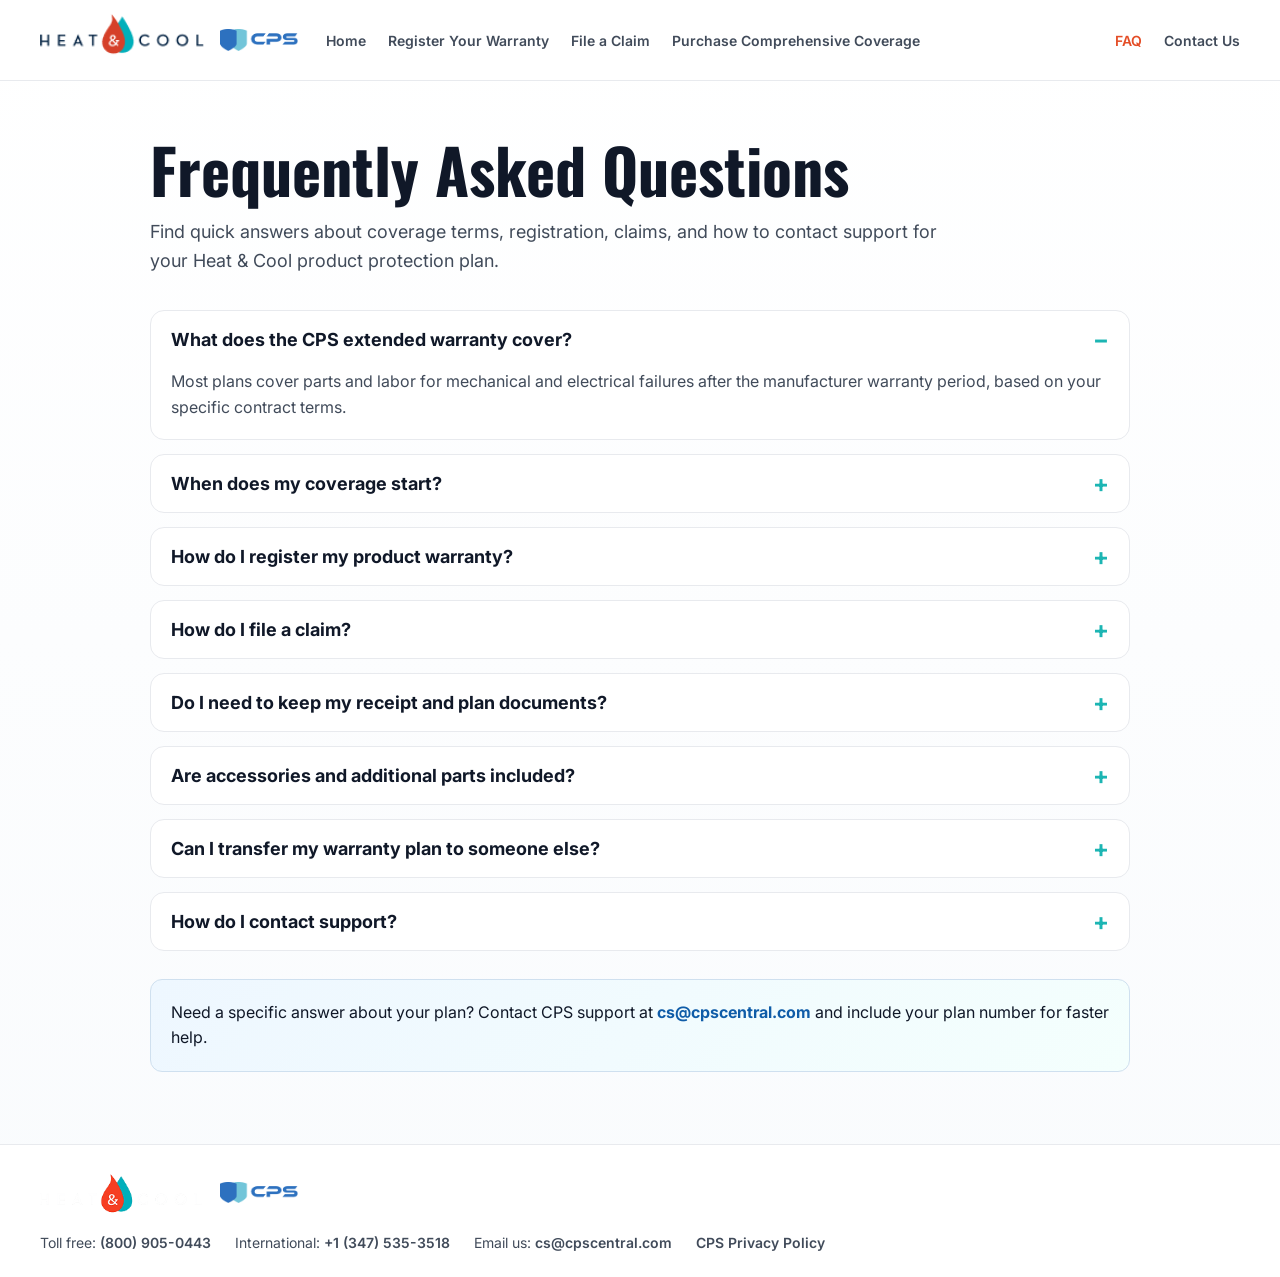
==== faq.html @ f89babef "Add FAQ page" ====
<!doctype html>
<html lang="en">
	<head>
		<meta charset="UTF-8" />
		<meta name="viewport" content="width=device-width, initial-scale=1.0" />
		<meta
			name="description"
			content="Frequently asked questions about CPS extended warranty coverage for Heat & Cool products."
		/>
		<title>FAQ | Heat &amp; Cool + CPS Extended Warranty</title>
		<link rel="preconnect" href="https://fonts.googleapis.com" />
		<link rel="preconnect" href="https://fonts.gstatic.com" crossorigin />
		<link
			href="https://fonts.googleapis.com/css2?family=Oswald:wght@500;600;700&family=Inter:wght@400;500;600;700&display=swap"
			rel="stylesheet"
		/>
		<style>
			*,
			*::before,
			*::after {
				box-sizing: border-box;
			}

			:root {
				--color-orange: #e44d26;
				--color-teal: #1cb5b3;
				--color-gray-100: #f5f6f8;
				--color-gray-200: #e8eaee;
				--color-gray-700: #414b5a;
				--color-gray-900: #101828;
				--header-height: 72px;
				--header-container: 1920px;
			}

			body {
				margin: 0;
				font-family: "Inter", sans-serif;
				color: var(--color-gray-900);
				background: linear-gradient(180deg, #ffffff 0%, #f9fbfd 100%);
			}

			a {
				color: inherit;
				text-decoration: none;
			}

			img {
				display: block;
				max-width: 100%;
				height: auto;
			}

			.header-container {
				width: 100%;
				max-width: var(--header-container);
				margin: 0 auto;
				padding-left: 40px;
				padding-right: 40px;
			}

			.site-header {
				position: sticky;
				top: 0;
				z-index: 20;
				background: #fff;
				border-bottom: 1px solid var(--color-gray-200);
			}

			.header-inner {
				display: grid;
				grid-template-columns: auto 1fr auto;
				align-items: center;
				gap: 28px;
				min-height: var(--header-height);
				padding-top: 14px;
				padding-bottom: 14px;
			}

			.header-logos {
				display: flex;
				align-items: center;
				gap: 16px;
			}

			.logo-heat {
				width: 164px;
			}

			.logo-cps {
				width: 78px;
			}

			.nav-desktop,
			.nav-desktop_2 {
				display: none;
			}

			.nav-primary,
			.nav-secondary {
				list-style: none;
				display: flex;
				align-items: center;
				gap: 22px;
				margin: 0;
				padding: 0;
			}

			.nav-primary a,
			.nav-secondary a {
				font-size: 14px;
				font-weight: 600;
				color: var(--color-gray-700);
			}

			.nav-primary a[aria-current="page"],
			.nav-secondary a[aria-current="page"] {
				color: var(--color-orange);
			}

			.nav-toggle {
				display: inline-flex;
				flex-direction: column;
				gap: 5px;
				background: transparent;
				border: 0;
				padding: 8px;
			}

			.nav-toggle-bar {
				display: block;
				width: 24px;
				height: 2px;
				background: var(--color-gray-900);
			}

			.nav-mobile {
				border-top: 1px solid var(--color-gray-200);
				background: #fff;
				opacity: 0;
				transform: translateY(-8px);
				transition: opacity 0.35s ease, transform 0.35s ease;
				pointer-events: none;
			}

			.nav-mobile.is-open {
				opacity: 1;
				transform: translateY(0);
				pointer-events: auto;
			}

			.nav-mobile ul {
				list-style: none;
				margin: 0;
				padding: 16px 0 20px;
				display: flex;
				flex-direction: column;
				gap: 10px;
			}

			.nav-mobile a {
				display: inline-block;
				font-weight: 600;
				color: var(--color-gray-700);
				padding: 8px 0;
			}

			.nav-mobile a[aria-current="page"] {
				color: var(--color-orange);
			}

			main {
				padding: 56px 0 72px;
			}

			.container {
				width: min(980px, calc(100% - 48px));
				margin: 0 auto;
			}

			.page-title {
				font-family: "Oswald", sans-serif;
				font-size: clamp(38px, 5vw, 62px);
				line-height: 1.05;
				margin: 0;
			}

			.page-subtitle {
				margin: 16px 0 0;
				font-size: 18px;
				line-height: 1.6;
				color: var(--color-gray-700);
				max-width: 72ch;
			}

			.faq-list {
				margin-top: 34px;
				display: grid;
				gap: 14px;
			}

			.faq-item {
				background: #fff;
				border: 1px solid var(--color-gray-200);
				border-radius: 14px;
				overflow: hidden;
			}

			.faq-item summary {
				cursor: pointer;
				font-weight: 700;
				font-size: 18px;
				padding: 18px 20px;
				list-style: none;
				position: relative;
			}

			.faq-item summary::-webkit-details-marker {
				display: none;
			}

			.faq-item summary::after {
				content: "+";
				position: absolute;
				right: 20px;
				top: 50%;
				transform: translateY(-50%);
				font-size: 24px;
				color: var(--color-teal);
			}

			.faq-item[open] summary::after {
				content: "\2212";
			}

			.faq-answer {
				padding: 0 20px 18px;
				font-size: 16px;
				line-height: 1.65;
				color: var(--color-gray-700);
			}

			.help-box {
				margin-top: 28px;
				padding: 20px;
				border-radius: 12px;
				background: linear-gradient(135deg, #eef7ff 0%, #f4fffd 100%);
				border: 1px solid #cfe0ef;
			}

			.help-box p {
				margin: 0;
				line-height: 1.6;
			}

			.help-box a {
				color: #0f5ca8;
				font-weight: 700;
			}

			.site-footer {
				border-top: 1px solid var(--color-gray-200);
				background: #fff;
				padding: 26px 0;
			}

			.footer-inner {
				display: grid;
				gap: 20px;
				align-items: center;
			}

			.footer-logos {
				display: flex;
				gap: 16px;
				align-items: center;
			}

			.footer-logo {
				width: 164px;
			}

			.footer-logo-cps {
				width: 78px;
			}

			.footer-contact {
				display: flex;
				flex-wrap: wrap;
				gap: 14px 24px;
				font-size: 14px;
				color: var(--color-gray-700);
			}

			.footer-contact p {
				margin: 0;
			}

			.footer-contact a {
				font-weight: 600;
			}

			@media (min-width: 1200px) {
				.nav-desktop,
				.nav-desktop_2 {
					display: block;
				}

				.nav-toggle,
				.nav-mobile {
					display: none;
				}
			}

			@media (max-width: 1199px) {
				.header-container {
					padding-left: 20px;
					padding-right: 20px;
				}
			}

			@media (max-width: 767px) {
				.page-subtitle {
					font-size: 16px;
				}

				.faq-item summary {
					font-size: 17px;
					padding-right: 48px;
				}

				.faq-answer {
					font-size: 15px;
				}
			}
		</style>
	</head>
	<body>
		<header class="site-header">
			<div class="header-container header-inner">
				<div class="header-logos">
					<a href="index.html"
						><img
							src="images/header_logo.png"
							alt="Heat &amp; Cool"
							class="logo-heat"
					/></a>
					<a href="index.html"
						><img src="images/cps_logo.png" alt="CPS" class="logo-cps"
					/></a>
				</div>

				<nav class="nav-desktop" aria-label="Main navigation">
					<ul class="nav-primary">
						<li><a href="index.html">Home</a></li>
						<li><a href="#">Register Your Warranty</a></li>
						<li><a href="#">File a Claim</a></li>
						<li><a href="#">Purchase Comprehensive Coverage</a></li>
					</ul>
				</nav>

				<nav class="nav-desktop_2">
					<ul class="nav-secondary">
						<li><a href="faq.html" aria-current="page">FAQ</a></li>
						<li><a href="#">Contact Us</a></li>
					</ul>
				</nav>

				<button
					type="button"
					class="nav-toggle"
					aria-expanded="false"
					aria-controls="mobile-nav"
					aria-label="Open menu"
				>
					<span class="nav-toggle-bar"></span>
					<span class="nav-toggle-bar"></span>
					<span class="nav-toggle-bar"></span>
				</button>
			</div>

			<nav
				id="mobile-nav"
				class="nav-mobile"
				aria-label="Mobile navigation"
				hidden
			>
				<div class="header-container">
					<ul>
						<li><a href="index.html">Home</a></li>
						<li><a href="#">Register Your Warranty</a></li>
						<li><a href="#">File a Claim</a></li>
						<li><a href="#">Purchase Comprehensive Coverage</a></li>
						<li><a href="faq.html" aria-current="page">FAQ</a></li>
						<li><a href="#">Contact Us</a></li>
					</ul>
				</div>
			</nav>
		</header>

		<main>
			<div class="container">
				<h1 class="page-title">Frequently Asked Questions</h1>
				<p class="page-subtitle">
					Find quick answers about coverage terms, registration, claims, and
					how to contact support for your Heat &amp; Cool product protection
					plan.
				</p>

				<section class="faq-list" aria-label="Frequently asked questions">
					<details class="faq-item" open>
						<summary>What does the CPS extended warranty cover?</summary>
						<div class="faq-answer">
							Most plans cover parts and labor for mechanical and electrical
							failures after the manufacturer warranty period, based on your
							specific contract terms.
						</div>
					</details>

					<details class="faq-item">
						<summary>When does my coverage start?</summary>
						<div class="faq-answer">
							Coverage timing depends on your plan. Some protection begins on
							the purchase date, while extended portions continue after the
							manufacturer warranty expires.
						</div>
					</details>

					<details class="faq-item">
						<summary>How do I register my product warranty?</summary>
						<div class="faq-answer">
							Use the registration option on the website and provide your
							product details, proof of purchase, and contact information.
							Keep the confirmation email for your records.
						</div>
					</details>

					<details class="faq-item">
						<summary>How do I file a claim?</summary>
						<div class="faq-answer">
							Go to the claim section, submit your plan and product details,
							and describe the issue. A claims specialist will guide you
							through the next steps.
						</div>
					</details>

					<details class="faq-item">
						<summary>Do I need to keep my receipt and plan documents?</summary>
						<div class="faq-answer">
							Yes. Keep your purchase receipt, warranty registration
							confirmation, and service contract details to speed up claim
							validation.
						</div>
					</details>

					<details class="faq-item">
						<summary>Are accessories and additional parts included?</summary>
						<div class="faq-answer">
							Many plans include accessory and component protection, but
							coverage limits vary. Review your policy terms for exact
							inclusions and exclusions.
						</div>
					</details>

					<details class="faq-item">
						<summary>Can I transfer my warranty plan to someone else?</summary>
						<div class="faq-answer">
							Some plans are transferable. Contact support with your plan
							number and transfer request to confirm eligibility and required
							documentation.
						</div>
					</details>

					<details class="faq-item">
						<summary>How do I contact support?</summary>
						<div class="faq-answer">
							Reach support by phone at <a href="tel:8009050443">(800) 905-0443</a>,
							internationally at <a href="tel:+13475353518">+1 (347) 535-3518</a>,
							or by email at
							<a href="mailto:cs@cpscentral.com">cs@cpscentral.com</a>.
						</div>
					</details>
				</section>

				<div class="help-box" role="note" aria-label="Need more help">
					<p>
						Need a specific answer about your plan? Contact CPS support at
						<a href="mailto:cs@cpscentral.com">cs@cpscentral.com</a> and include
						your plan number for faster help.
					</p>
				</div>
			</div>
		</main>

		<footer class="site-footer">
			<div class="header-container footer-inner">
				<div class="footer-logos">
					<img
						src="images/footer_logo.png"
						alt="Heat &amp; Cool and CPS"
						class="footer-logo"
					/>
					<img
						src="images/cps_logo.png"
						alt="CPS"
						class="footer-logo-cps"
					/>
				</div>
				<div class="footer-contact">
					<p>
						Toll free:
						<a href="tel:8009050443">(800) 905-0443</a>
					</p>
					<p>
						International:
						<a href="tel:+13475353518">+1 (347) 535-3518</a>
					</p>
					<p>
						Email us:
						<a href="mailto:cs@cpscentral.com">cs@cpscentral.com</a>
					</p>
					<p><a href="#">CPS Privacy Policy</a></p>
				</div>
			</div>
		</footer>

		<script>
			(function () {
				const toggle = document.querySelector(".nav-toggle");
				const mobileNav = document.getElementById("mobile-nav");

				if (!toggle || !mobileNav) return;
				const MENU_CLOSE_DURATION_MS = 350;
				let closeMenuTimer = null;

				function clearCloseTimer() {
					if (closeMenuTimer !== null) {
						window.clearTimeout(closeMenuTimer);
						closeMenuTimer = null;
					}
				}

				function setMenuOpen(isOpen) {
					toggle.setAttribute("aria-expanded", String(isOpen));
					toggle.setAttribute(
						"aria-label",
						isOpen ? "Close menu" : "Open menu",
					);
					if (isOpen) {
						clearCloseTimer();
						mobileNav.hidden = false;
						requestAnimationFrame(function () {
							mobileNav.classList.add("is-open");
						});
						return;
					}

					mobileNav.classList.remove("is-open");
					clearCloseTimer();
					closeMenuTimer = window.setTimeout(function () {
						mobileNav.hidden = true;
					}, MENU_CLOSE_DURATION_MS);
				}

				toggle.addEventListener("click", function () {
					const isOpen = toggle.getAttribute("aria-expanded") === "true";
					setMenuOpen(!isOpen);
				});

				const HEADER_BREAKPOINT = 1200;

				window.addEventListener("resize", function () {
					if (window.innerWidth >= HEADER_BREAKPOINT) {
						setMenuOpen(false);
					}
				});

				document.addEventListener("keydown", function (event) {
					if (event.key === "Escape") {
						setMenuOpen(false);
					}
				});
			})();
		</script>
	</body>
</html>
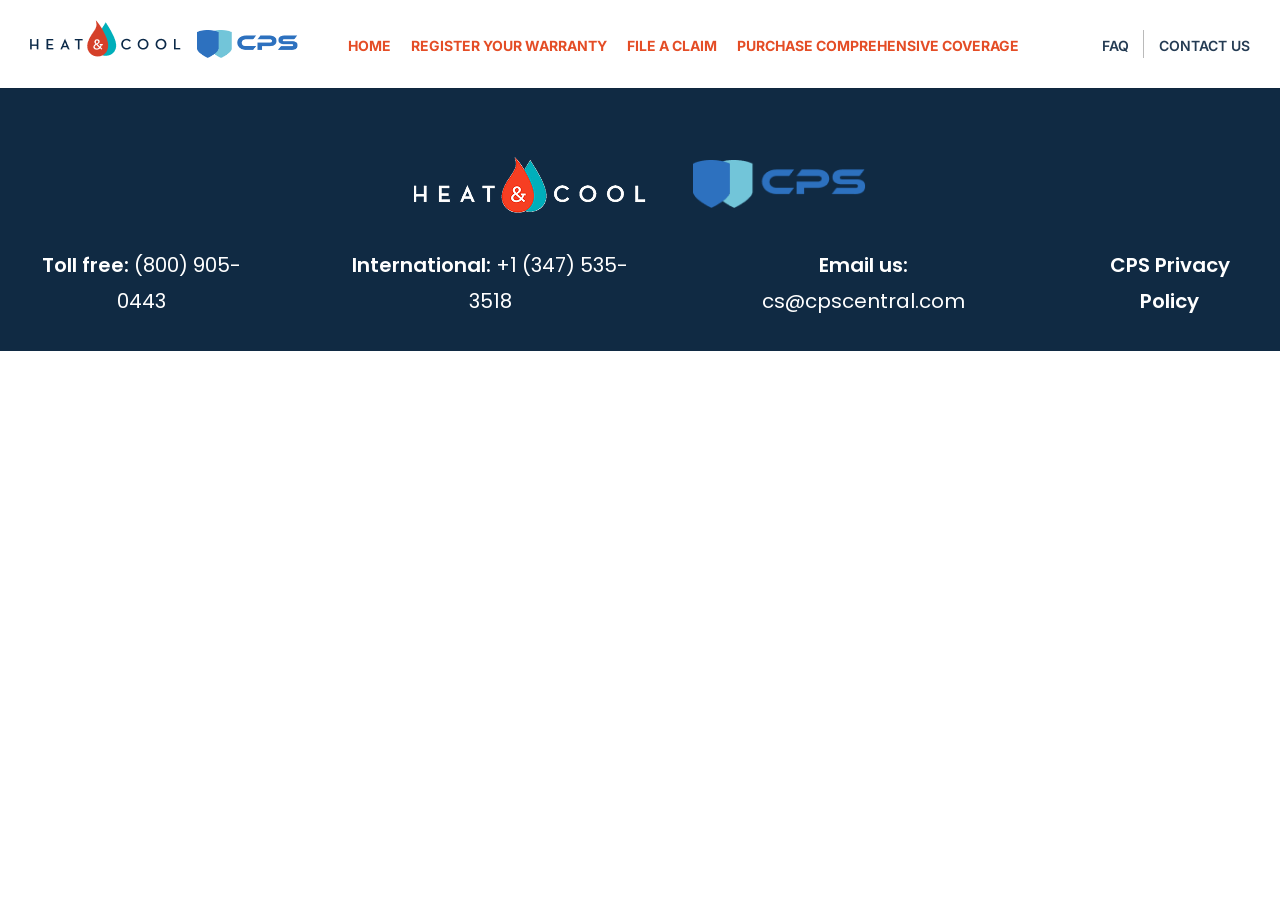
==== commit 2eb43095: "Move styles and scripts to the separate files" ====
--- a/faq.html
+++ b/faq.html
@@ -5,353 +5,44 @@
 		<meta name="viewport" content="width=device-width, initial-scale=1.0" />
 		<meta
 			name="description"
-			content="Frequently asked questions about CPS extended warranty coverage for Heat & Cool products."
+			content="CPS extended warranty coverage for Heat &amp; Cool products, including claims, registration, and support."
 		/>
-		<title>FAQ | Heat &amp; Cool + CPS Extended Warranty</title>
+		<title>Heat &amp; Cool | CPS Extended Warranty</title>
 		<link rel="preconnect" href="https://fonts.googleapis.com" />
 		<link rel="preconnect" href="https://fonts.gstatic.com" crossorigin />
 		<link
-			href="https://fonts.googleapis.com/css2?family=Oswald:wght@500;600;700&family=Inter:wght@400;500;600;700&display=swap"
+			href="https://fonts.googleapis.com/css2?family=Oswald:wght@400;500;600;700&display=swap"
 			rel="stylesheet"
 		/>
-		<style>
-			*,
-			*::before,
-			*::after {
-				box-sizing: border-box;
-			}
+		<link
+			href="https://fonts.googleapis.com/css2?family=Inter:wght@400;500;600;700&display=swap"
+			rel="stylesheet"
+		/>
+		<link
+			href="https://fonts.googleapis.com/css2?family=Poppins:wght@400;500;600;700&display=swap"
+			rel="stylesheet"
+		/>
+		<link
+			href="assets/css/style.css"
+			rel="stylesheet"
+		/>
 
-			:root {
-				--color-orange: #e44d26;
-				--color-teal: #1cb5b3;
-				--color-gray-100: #f5f6f8;
-				--color-gray-200: #e8eaee;
-				--color-gray-700: #414b5a;
-				--color-gray-900: #101828;
-				--header-height: 72px;
-				--header-container: 1920px;
-			}
-
-			body {
-				margin: 0;
-				font-family: "Inter", sans-serif;
-				color: var(--color-gray-900);
-				background: linear-gradient(180deg, #ffffff 0%, #f9fbfd 100%);
-			}
-
-			a {
-				color: inherit;
-				text-decoration: none;
-			}
-
-			img {
-				display: block;
-				max-width: 100%;
-				height: auto;
-			}
-
-			.header-container {
-				width: 100%;
-				max-width: var(--header-container);
-				margin: 0 auto;
-				padding-left: 40px;
-				padding-right: 40px;
-			}
-
-			.site-header {
-				position: sticky;
-				top: 0;
-				z-index: 20;
-				background: #fff;
-				border-bottom: 1px solid var(--color-gray-200);
-			}
-
-			.header-inner {
-				display: grid;
-				grid-template-columns: auto 1fr auto;
-				align-items: center;
-				gap: 28px;
-				min-height: var(--header-height);
-				padding-top: 14px;
-				padding-bottom: 14px;
-			}
-
-			.header-logos {
-				display: flex;
-				align-items: center;
-				gap: 16px;
-			}
-
-			.logo-heat {
-				width: 164px;
-			}
-
-			.logo-cps {
-				width: 78px;
-			}
-
-			.nav-desktop,
-			.nav-desktop_2 {
-				display: none;
-			}
-
-			.nav-primary,
-			.nav-secondary {
-				list-style: none;
-				display: flex;
-				align-items: center;
-				gap: 22px;
-				margin: 0;
-				padding: 0;
-			}
-
-			.nav-primary a,
-			.nav-secondary a {
-				font-size: 14px;
-				font-weight: 600;
-				color: var(--color-gray-700);
-			}
-
-			.nav-primary a[aria-current="page"],
-			.nav-secondary a[aria-current="page"] {
-				color: var(--color-orange);
-			}
-
-			.nav-toggle {
-				display: inline-flex;
-				flex-direction: column;
-				gap: 5px;
-				background: transparent;
-				border: 0;
-				padding: 8px;
-			}
-
-			.nav-toggle-bar {
-				display: block;
-				width: 24px;
-				height: 2px;
-				background: var(--color-gray-900);
-			}
-
-			.nav-mobile {
-				border-top: 1px solid var(--color-gray-200);
-				background: #fff;
-				opacity: 0;
-				transform: translateY(-8px);
-				transition: opacity 0.35s ease, transform 0.35s ease;
-				pointer-events: none;
-			}
-
-			.nav-mobile.is-open {
-				opacity: 1;
-				transform: translateY(0);
-				pointer-events: auto;
-			}
-
-			.nav-mobile ul {
-				list-style: none;
-				margin: 0;
-				padding: 16px 0 20px;
-				display: flex;
-				flex-direction: column;
-				gap: 10px;
-			}
-
-			.nav-mobile a {
-				display: inline-block;
-				font-weight: 600;
-				color: var(--color-gray-700);
-				padding: 8px 0;
-			}
-
-			.nav-mobile a[aria-current="page"] {
-				color: var(--color-orange);
-			}
-
-			main {
-				padding: 56px 0 72px;
-			}
-
-			.container {
-				width: min(980px, calc(100% - 48px));
-				margin: 0 auto;
-			}
-
-			.page-title {
-				font-family: "Oswald", sans-serif;
-				font-size: clamp(38px, 5vw, 62px);
-				line-height: 1.05;
-				margin: 0;
-			}
-
-			.page-subtitle {
-				margin: 16px 0 0;
-				font-size: 18px;
-				line-height: 1.6;
-				color: var(--color-gray-700);
-				max-width: 72ch;
-			}
-
-			.faq-list {
-				margin-top: 34px;
-				display: grid;
-				gap: 14px;
-			}
-
-			.faq-item {
-				background: #fff;
-				border: 1px solid var(--color-gray-200);
-				border-radius: 14px;
-				overflow: hidden;
-			}
-
-			.faq-item summary {
-				cursor: pointer;
-				font-weight: 700;
-				font-size: 18px;
-				padding: 18px 20px;
-				list-style: none;
-				position: relative;
-			}
-
-			.faq-item summary::-webkit-details-marker {
-				display: none;
-			}
-
-			.faq-item summary::after {
-				content: "+";
-				position: absolute;
-				right: 20px;
-				top: 50%;
-				transform: translateY(-50%);
-				font-size: 24px;
-				color: var(--color-teal);
-			}
-
-			.faq-item[open] summary::after {
-				content: "\2212";
-			}
-
-			.faq-answer {
-				padding: 0 20px 18px;
-				font-size: 16px;
-				line-height: 1.65;
-				color: var(--color-gray-700);
-			}
-
-			.help-box {
-				margin-top: 28px;
-				padding: 20px;
-				border-radius: 12px;
-				background: linear-gradient(135deg, #eef7ff 0%, #f4fffd 100%);
-				border: 1px solid #cfe0ef;
-			}
-
-			.help-box p {
-				margin: 0;
-				line-height: 1.6;
-			}
-
-			.help-box a {
-				color: #0f5ca8;
-				font-weight: 700;
-			}
-
-			.site-footer {
-				border-top: 1px solid var(--color-gray-200);
-				background: #fff;
-				padding: 26px 0;
-			}
-
-			.footer-inner {
-				display: grid;
-				gap: 20px;
-				align-items: center;
-			}
-
-			.footer-logos {
-				display: flex;
-				gap: 16px;
-				align-items: center;
-			}
-
-			.footer-logo {
-				width: 164px;
-			}
-
-			.footer-logo-cps {
-				width: 78px;
-			}
-
-			.footer-contact {
-				display: flex;
-				flex-wrap: wrap;
-				gap: 14px 24px;
-				font-size: 14px;
-				color: var(--color-gray-700);
-			}
-
-			.footer-contact p {
-				margin: 0;
-			}
-
-			.footer-contact a {
-				font-weight: 600;
-			}
-
-			@media (min-width: 1200px) {
-				.nav-desktop,
-				.nav-desktop_2 {
-					display: block;
-				}
-
-				.nav-toggle,
-				.nav-mobile {
-					display: none;
-				}
-			}
-
-			@media (max-width: 1199px) {
-				.header-container {
-					padding-left: 20px;
-					padding-right: 20px;
-				}
-			}
-
-			@media (max-width: 767px) {
-				.page-subtitle {
-					font-size: 16px;
-				}
-
-				.faq-item summary {
-					font-size: 17px;
-					padding-right: 48px;
-				}
-
-				.faq-answer {
-					font-size: 15px;
-				}
-			}
-		</style>
 	</head>
 	<body>
 		<header class="site-header">
 			<div class="header-container header-inner">
 				<div class="header-logos">
-					<a href="index.html"
-						><img
-							src="images/header_logo.png"
-							alt="Heat &amp; Cool"
-							class="logo-heat"
+					<a href="index.html"><img
+						src="assets/images/header_logo.png"
+						alt="Heat &amp; Cool"
+						class="logo-heat"
 					/></a>
-					<a href="index.html"
-						><img src="images/cps_logo.png" alt="CPS" class="logo-cps"
-					/></a>
+					<a href="index.html"><img src="assets/images/cps_logo.png" alt="CPS" class="logo-cps" /></a>
 				</div>
 
 				<nav class="nav-desktop" aria-label="Main navigation">
 					<ul class="nav-primary">
-						<li><a href="index.html">Home</a></li>
+						<li><a href="index.html" aria-current="page">Home</a></li>
 						<li><a href="#">Register Your Warranty</a></li>
 						<li><a href="#">File a Claim</a></li>
 						<li><a href="#">Purchase Comprehensive Coverage</a></li>
@@ -360,7 +51,7 @@
 
 				<nav class="nav-desktop_2">
 					<ul class="nav-secondary">
-						<li><a href="faq.html" aria-current="page">FAQ</a></li>
+						<li><a href="faq.html">FAQ</a></li>
 						<li><a href="#">Contact Us</a></li>
 					</ul>
 				</nav>
@@ -386,11 +77,11 @@
 			>
 				<div class="header-container">
 					<ul>
-						<li><a href="index.html">Home</a></li>
+						<li><a href="index.html" aria-current="page">Home</a></li>
 						<li><a href="#">Register Your Warranty</a></li>
 						<li><a href="#">File a Claim</a></li>
 						<li><a href="#">Purchase Comprehensive Coverage</a></li>
-						<li><a href="faq.html" aria-current="page">FAQ</a></li>
+						<li><a href="faq.html">FAQ</a></li>
 						<li><a href="#">Contact Us</a></li>
 					</ul>
 				</div>
@@ -398,127 +89,42 @@
 		</header>
 
 		<main>
-			<div class="container">
-				<h1 class="page-title">Frequently Asked Questions</h1>
-				<p class="page-subtitle">
-					Find quick answers about coverage terms, registration, claims, and
-					how to contact support for your Heat &amp; Cool product protection
-					plan.
-				</p>
-
-				<section class="faq-list" aria-label="Frequently asked questions">
-					<details class="faq-item" open>
-						<summary>What does the CPS extended warranty cover?</summary>
-						<div class="faq-answer">
-							Most plans cover parts and labor for mechanical and electrical
-							failures after the manufacturer warranty period, based on your
-							specific contract terms.
-						</div>
-					</details>
-
-					<details class="faq-item">
-						<summary>When does my coverage start?</summary>
-						<div class="faq-answer">
-							Coverage timing depends on your plan. Some protection begins on
-							the purchase date, while extended portions continue after the
-							manufacturer warranty expires.
-						</div>
-					</details>
-
-					<details class="faq-item">
-						<summary>How do I register my product warranty?</summary>
-						<div class="faq-answer">
-							Use the registration option on the website and provide your
-							product details, proof of purchase, and contact information.
-							Keep the confirmation email for your records.
-						</div>
-					</details>
-
-					<details class="faq-item">
-						<summary>How do I file a claim?</summary>
-						<div class="faq-answer">
-							Go to the claim section, submit your plan and product details,
-							and describe the issue. A claims specialist will guide you
-							through the next steps.
-						</div>
-					</details>
-
-					<details class="faq-item">
-						<summary>Do I need to keep my receipt and plan documents?</summary>
-						<div class="faq-answer">
-							Yes. Keep your purchase receipt, warranty registration
-							confirmation, and service contract details to speed up claim
-							validation.
-						</div>
-					</details>
-
-					<details class="faq-item">
-						<summary>Are accessories and additional parts included?</summary>
-						<div class="faq-answer">
-							Many plans include accessory and component protection, but
-							coverage limits vary. Review your policy terms for exact
-							inclusions and exclusions.
-						</div>
-					</details>
-
-					<details class="faq-item">
-						<summary>Can I transfer my warranty plan to someone else?</summary>
-						<div class="faq-answer">
-							Some plans are transferable. Contact support with your plan
-							number and transfer request to confirm eligibility and required
-							documentation.
-						</div>
-					</details>
-
-					<details class="faq-item">
-						<summary>How do I contact support?</summary>
-						<div class="faq-answer">
-							Reach support by phone at <a href="tel:8009050443">(800) 905-0443</a>,
-							internationally at <a href="tel:+13475353518">+1 (347) 535-3518</a>,
-							or by email at
-							<a href="mailto:cs@cpscentral.com">cs@cpscentral.com</a>.
-						</div>
-					</details>
-				</section>
-
-				<div class="help-box" role="note" aria-label="Need more help">
-					<p>
-						Need a specific answer about your plan? Contact CPS support at
-						<a href="mailto:cs@cpscentral.com">cs@cpscentral.com</a> and include
-						your plan number for faster help.
-					</p>
-				</div>
-			</div>
+			
 		</main>
 
 		<footer class="site-footer">
 			<div class="header-container footer-inner">
 				<div class="footer-logos">
 					<img
-						src="images/footer_logo.png"
+						src="assets/images/footer_logo.png"
 						alt="Heat &amp; Cool and CPS"
 						class="footer-logo"
 					/>
 					<img
-						src="images/cps_logo.png"
+						src="assets/images/cps_logo.png"
 						alt="CPS"
 						class="footer-logo-cps"
 					/>
 				</div>
-				<div class="footer-contact">
-					<p>
-						Toll free:
-						<a href="tel:8009050443">(800) 905-0443</a>
-					</p>
-					<p>
-						International:
-						<a href="tel:+13475353518">+1 (347) 535-3518</a>
-					</p>
-					<p>
-						Email us:
-						<a href="mailto:cs@cpscentral.com">cs@cpscentral.com</a>
-					</p>
-					<p><a href="#">CPS Privacy Policy</a></p>
+				<div class="footer-container footer-contact">
+					<div class="footer-contact-inner">
+						<p>
+							Toll free:
+							<a href="tel:8009050443">(800) 905-0443</a>
+						</p>
+
+						<p>
+							International:
+							<a href="tel:+13475353518">+1 (347) 535-3518</a>
+						</p>
+
+						<p>
+							Email us:
+							<a href="mailto:cs@cpscentral.com">cs@cpscentral.com</a>
+						</p>
+
+						<p><a class="font-bold" href="#">CPS Privacy Policy</a></p>
+					</div>
 				</div>
 			</div>
 		</footer>
--- a/assets/css/style.css
+++ b/assets/css/style.css
@@ -0,0 +1,1272 @@
+/* ==========================================================================
+   Reset
+   ========================================================================== */
+
+*,
+*::before,
+*::after {
+  box-sizing: border-box;
+}
+
+html,
+body,
+div,
+span,
+applet,
+object,
+iframe,
+h1,
+h2,
+h3,
+h4,
+h5,
+h6,
+p,
+blockquote,
+pre,
+a,
+abbr,
+acronym,
+address,
+big,
+cite,
+code,
+del,
+dfn,
+em,
+img,
+ins,
+kbd,
+q,
+s,
+samp,
+small,
+strike,
+strong,
+sub,
+sup,
+tt,
+var,
+b,
+u,
+i,
+center,
+dl,
+dt,
+dd,
+ol,
+ul,
+li,
+fieldset,
+form,
+label,
+legend,
+table,
+caption,
+tbody,
+tfoot,
+thead,
+tr,
+th,
+td,
+article,
+aside,
+canvas,
+details,
+embed,
+figure,
+figcaption,
+footer,
+header,
+hgroup,
+menu,
+nav,
+output,
+ruby,
+section,
+summary,
+time,
+mark,
+audio,
+video {
+  margin: 0;
+  padding: 0;
+  border: 0;
+  font-size: 100%;
+  font: inherit;
+  vertical-align: baseline;
+}
+
+article,
+aside,
+details,
+figcaption,
+figure,
+footer,
+header,
+hgroup,
+menu,
+nav,
+section {
+  display: block;
+}
+
+ol,
+ul {
+  list-style: none;
+}
+
+blockquote,
+q {
+  quotes: none;
+}
+
+blockquote::before,
+blockquote::after,
+q::before,
+q::after {
+  content: "";
+  content: none;
+}
+
+table {
+  border-collapse: collapse;
+  border-spacing: 0;
+}
+
+a {
+  color: inherit;
+  text-decoration: none;
+}
+
+img,
+picture,
+video,
+canvas,
+svg {
+  display: block;
+  max-width: 100%;
+  height: auto;
+}
+
+button,
+input,
+select,
+textarea {
+  font: inherit;
+  color: inherit;
+  margin: 0;
+}
+
+button {
+  cursor: pointer;
+  background: none;
+  border: none;
+  padding: 0;
+}
+
+button:disabled {
+  cursor: not-allowed;
+}
+
+input,
+textarea,
+select {
+  border-radius: 0;
+}
+
+strong,
+b {
+  font-weight: 700;
+}
+
+em,
+i {
+  font-style: italic;
+}
+
+/* ==========================================================================
+   Tokens
+   ========================================================================== */
+
+:root {
+  --color-orange: #e44d26;
+  --color-teal: #1cb5b3;
+  --color-teal-light: #e8f7f7;
+  --color-navy: #102a43;
+  --color-text: #334e68;
+  --color-heading: #243b53;
+  --color-white: #fff;
+  --color-black: #000;
+  --color-border: #d9e2ec;
+  --color-border-light: #f0f4f8;
+  --color-azure: #5B6577;
+  --container-max: 1200px;
+  --header-container: 1920px;
+  --action-container: 1340px;
+  --categories-container: 1200px;
+  --footer-container: 1350px;
+  --header-height: 72px;
+
+  --font-sans:
+    "Oswald", -apple-system, BlinkMacSystemFont, "Segoe UI", Roboto,
+    Helvetica, Arial, sans-serif;
+  --font-inter: "Inter", sans-serif;
+  --font-poppins: "Poppins", sans-serif;
+
+  --gutter: 20px;
+  --bp-tablet: 768px;
+  --bp-desktop: 992px;
+  --bp-header: 1200px;
+
+  --transition-fast: 0.2s ease;
+  --transition-base: 0.3s ease-in-out;
+  --transition-slow: 0.8s ease-in-out;
+}
+
+/* ==========================================================================
+   Base
+   ========================================================================== */
+
+html {
+  scroll-behavior: smooth;
+}
+
+body {
+  font-family: var(--font-sans);
+  font-size: 16px;
+  line-height: 1.5;
+  color: var(--color-text);
+  background: var(--color-white);
+}
+
+/* Shared layout shells */
+.container,
+.header-container,
+.action-container,
+.categories-container {
+  width: 100%;
+  margin-inline: auto;
+  padding-inline: var(--gutter);
+}
+
+.container {
+  max-width: var(--container-max);
+}
+
+.header-container {
+  max-width: var(--header-container);
+}
+
+.action-container {
+  max-width: var(--action-container);
+  padding: 0 30px;
+}
+
+.categories-container {
+  max-width: var(--categories-container);
+}
+
+.footer-container {
+  max-width: var(--footer-container);
+  width: 100%;
+}
+
+@media (max-width: 767px) {
+  .hidden-mobile {
+    display: none !important;
+  }
+}
+
+@media (min-width: 768px) {
+  .hidden-desktop {
+    display: none !important;
+  }
+}
+
+/* ==========================================================================
+   Buttons
+   ========================================================================== */
+
+.btn,
+.btn_2 {
+  display: inline-block;
+  padding: 12px 30px;
+  font-size: 14px;
+  font-weight: 700;
+  letter-spacing: 0.04em;
+  text-transform: uppercase;
+  border-radius: 4px;
+  border: none;
+  cursor: pointer;
+  transition: opacity var(--transition-fast);
+}
+
+.btn {
+  min-width: 270px;
+}
+
+.btn_2 {
+  padding: 6px 10px;
+  min-width: 110px;
+  text-align: center;
+}
+
+.btn:hover,
+.btn_2:hover {
+  opacity: 0.9;
+}
+
+.btn-primary {
+  background: var(--color-orange);
+  color: var(--color-white);
+}
+
+/* ==========================================================================
+   Section typography & dividers
+   ========================================================================== */
+
+.section-kicker {
+  font-family: var(--font-inter);
+  margin: 0 0 8px;
+  font-size: 13px;
+  font-weight: 700;
+  letter-spacing: 0.08em;
+  text-transform: uppercase;
+  color: var(--color-orange);
+  text-align: center;
+}
+
+.section-title {
+  margin: 0 0 17px;
+  font-size: 30px;
+  font-weight: 300;
+  text-transform: uppercase;
+  color: var(--color-heading);
+  text-align: center;
+  line-height: 1.2;
+}
+
+.section-desc {
+  font-family: var(--font-inter);
+  margin: 0 auto 29px;
+  max-width: 280px;
+  font-size: 17px;
+  text-align: center;
+  color: var(--color-azure);
+}
+
+.section-intro {
+  margin-top: 10px;
+}
+
+.section-divider {
+  display: flex;
+  align-items: center;
+  justify-content: center;
+  gap: 16px;
+  padding: 26px 0 24px;
+  position: relative;
+}
+
+.divider-line {
+  flex: 1;
+  height: 1px;
+  background: var(--color-border);
+}
+
+.divider-label {
+  border-block: 1px solid var(--color-black);
+  padding: 2px 8px;
+  text-align: center;
+  position: absolute;
+  background: var(--color-white);
+  top: 21%;
+  left: 50%;
+  font-size: 16px;
+  transform: translateX(-50%) rotate(-15deg);
+}
+
+.divider-logo {
+  width: 32px;
+  flex-shrink: 0;
+}
+
+/* ==========================================================================
+   Header
+   ========================================================================== */
+
+.site-header {
+  position: sticky;
+  top: 0;
+  z-index: 100;
+  background: var(--color-white);
+  box-shadow: 0 1px 0 rgba(0, 0, 0, 0.08);
+}
+
+.header-inner {
+  display: flex;
+  align-items: center;
+  justify-content: space-between;
+  min-height: 62px;
+  gap: 16px;
+}
+
+.header-logos {
+  display: flex;
+  align-items: center;
+  gap: 18px;
+  flex-shrink: 0;
+}
+
+.logo-heat {
+  height: 32px;
+  width: auto;
+}
+
+.logo-cps {
+  height: 22px;
+  width: auto;
+}
+
+.nav-desktop,
+.nav-desktop_2 {
+  display: none;
+  align-items: center;
+}
+
+.nav-desktop {
+  flex: 1;
+  justify-content: center;
+  min-width: 0;
+}
+
+.nav-desktop_2 {
+  flex-shrink: 0;
+  justify-content: flex-end;
+}
+
+.nav-primary,
+.nav-secondary {
+  display: flex;
+  align-items: center;
+  gap: 20px;
+}
+
+.nav-primary a,
+.nav-secondary a {
+  font-family: var(--font-inter);
+  text-transform: uppercase;
+  white-space: nowrap;
+}
+
+.nav-primary a {
+  font-size: 11px;
+  font-weight: 700;
+  letter-spacing: 0.04em;
+  color: var(--color-orange);
+}
+
+.nav-secondary a {
+  font-size: 12px;
+  font-weight: 600;
+  color: var(--color-heading);
+}
+
+.nav-primary a:hover,
+.nav-secondary a:hover {
+  text-decoration: underline;
+}
+
+.nav-toggle {
+  display: flex;
+  flex-direction: column;
+  justify-content: center;
+  gap: 5px;
+  width: 40px;
+  height: 40px;
+  padding: 8px;
+  flex-shrink: 0;
+}
+
+.nav-toggle-bar {
+  display: block;
+  width: 100%;
+  height: 2px;
+  background: var(--color-heading);
+  border-radius: 1px;
+  transition:
+    transform var(--transition-base),
+    opacity var(--transition-base);
+}
+
+.nav-toggle[aria-expanded="true"] .nav-toggle-bar:nth-child(1) {
+  transform: translateY(7px) rotate(45deg);
+}
+
+.nav-toggle[aria-expanded="true"] .nav-toggle-bar:nth-child(2) {
+  opacity: 0;
+}
+
+.nav-toggle[aria-expanded="true"] .nav-toggle-bar:nth-child(3) {
+  transform: translateY(-7px) rotate(-45deg);
+}
+
+.nav-mobile {
+  position: absolute;
+  top: 100%;
+  left: 0;
+  right: 0;
+  overflow: hidden;
+  max-height: 0;
+  opacity: 0;
+  background: var(--color-white);
+  border-top: 1px solid var(--color-border);
+  transition:
+    max-height 0.35s ease,
+    opacity var(--transition-base);
+}
+
+.nav-mobile.is-open {
+  max-height: 480px;
+  opacity: 1;
+}
+
+.nav-mobile ul {
+  padding: 12px 0 20px;
+}
+
+.nav-mobile a {
+  display: block;
+  padding: 12px 0;
+  font-size: 18px;
+  font-weight: 600;
+  text-transform: uppercase;
+  color: var(--color-orange);
+  font-family: var(--font-inter);
+}
+
+.nav-mobile li:nth-child(n + 5) a {
+  color: var(--color-heading);
+}
+
+/* ==========================================================================
+   Hero
+   ========================================================================== */
+
+.hero {
+  position: relative;
+  display: flex;
+  align-items: flex-start;
+  min-height: 757px;
+  padding: 27px 0 56px;
+  color: var(--color-white);
+  overflow: hidden;
+}
+
+.hero-bg {
+  position: absolute;
+  inset: 0;
+  background: url("../images/main_hero.jpg") center / cover no-repeat;
+  z-index: 0;
+}
+
+.hero-overlay {
+  position: absolute;
+  inset: 0;
+  z-index: 1;
+  background: radial-gradient(ellipse 80% 80% at 50% 50%,
+      rgba(0, 0, 0, 0.6) 0%,
+      rgba(0, 0, 0, 0.3) 50%,
+      rgba(0, 0, 0, 0.15) 100%);
+}
+
+.hero-content {
+  position: relative;
+  z-index: 2;
+  max-width: 720px;
+  margin-inline: auto;
+  text-align: center;
+}
+
+.hero-badge {
+  font-family: var(--font-inter);
+  display: inline-block;
+  margin: 0 0 27px;
+  padding: 8px 16px;
+  font-size: 11px;
+  font-weight: 600;
+  letter-spacing: 0.02em;
+  text-transform: uppercase;
+  color: var(--color-heading);
+  background: var(--color-white);
+  border-radius: 999px;
+}
+
+.hero-title {
+  font-family: var(--font-sans);
+  margin: 0 0 24px;
+  font-size: 28px;
+  font-weight: 400;
+  line-height: 1.3;
+  text-transform: uppercase;
+}
+
+.hero-features {
+  display: grid;
+  grid-template-columns: 1fr;
+  width: 100%;
+  max-width: max-content;
+  margin: 0 auto 44px;
+  row-gap: 14px;
+}
+
+.hero-features .icon {
+  display: flex;
+  align-items: center;
+  justify-content: center;
+  width: 22px;
+  height: 22px;
+  background-color: var(--color-teal);
+  border-radius: 8px;
+}
+
+.hero-features .icon img {
+  max-width: 12px;
+  max-height: 12px;
+}
+
+.hero-features li {
+  display: flex;
+  align-items: center;
+  gap: 12px;
+  font-size: 18px;
+  font-weight: 400;
+  letter-spacing: 0.8px;
+  line-height: 1;
+
+}
+
+.hero-icon {
+  width: 33px;
+  height: 33px;
+  flex-shrink: 0;
+}
+
+@media (max-width: 767px) {
+  .hero-features li:nth-child(even) {
+    order: 1;
+  }
+
+  .btn_2 {
+    min-width: 110px;
+    font-size: 11px;
+    min-height: 38px;
+    display: flex;
+    align-items: center;
+    justify-content: center;
+    max-width: max-content;
+  }
+}
+
+/* ==========================================================================
+   Features bar
+   ========================================================================== */
+
+.features-section {
+  padding: 10px 0 0;
+  background: var(--color-white);
+}
+
+.features-kicker {
+  padding-top: 8px;
+}
+
+.features-grid {
+  display: grid;
+  grid-template-columns: 1fr;
+  gap: 20px;
+  padding: 20px var(--gutter);
+  margin-bottom: 30px;
+}
+
+.feature-item {
+  display: flex;
+  flex-direction: row;
+  align-items: center;
+  gap: 12px;
+}
+
+.feature-icon {
+  width: 52px;
+  height: 52px;
+  flex-shrink: 0;
+}
+
+.feature-item p {
+  margin: 0;
+  font-size: 18px;
+  letter-spacing: 0.04em;
+  text-transform: uppercase;
+  color: var(--color-heading);
+  line-height: 1.35;
+}
+
+/* ==========================================================================
+   Coverage / action cards
+   ========================================================================== */
+
+.coverage-section {
+  margin-bottom: 22px;
+  padding-bottom: 44px;
+}
+
+.categories-section {
+  margin-bottom: 0;
+  padding-bottom: 44px;
+}
+
+.categories-section .section-title {
+  max-width: 270px;
+  margin: 15px auto;
+  letter-spacing: 1.5px;
+}
+
+.action-cards {
+  display: grid;
+  grid-template-columns: 1fr;
+  gap: 16px;
+  margin-top: 30px;
+}
+
+.action-card {
+  position: relative;
+  display: flex;
+  align-items: flex-end;
+  min-height: 220px;
+  border-radius: 4px;
+  overflow: hidden;
+}
+
+.action-card-bg {
+  position: absolute;
+  inset: 0;
+  background: center / cover no-repeat;
+  z-index: 0;
+  transform: scale(1);
+  transform-origin: center;
+  transition: transform var(--transition-slow);
+}
+
+.action-card--claims .action-card-bg {
+  background-image: url("../images/warranty_claims.jpg");
+}
+
+.action-card--contact .action-card-bg {
+  background-image: url("../images/contact_support.jpg");
+}
+
+.action-card--register .action-card-bg {
+  background-image: url("../images/register_your_products.jpg");
+}
+
+.action-card:hover .action-card-bg {
+  transform: scale(1.25);
+}
+
+.action-card-overlay {
+  position: absolute;
+  inset: 0;
+  z-index: 1;
+  background: linear-gradient(135deg,
+      rgba(0, 0, 0, 0.4) 0%,
+      rgba(0, 0, 0, 0.25) 35%,
+      transparent 55%);
+  pointer-events: none;
+}
+
+.action-card-content {
+  position: relative;
+  z-index: 2;
+  width: 100%;
+  padding: 15px;
+  margin-bottom: auto;
+}
+
+.action-card h3 {
+  margin: 0 0 16px;
+  font-size: 28px;
+  font-weight: 400;
+  letter-spacing: 0.02em;
+  text-transform: uppercase;
+  line-height: 1.2;
+  color: var(--color-white);
+}
+
+/* ==========================================================================
+   Categories
+   ========================================================================== */
+
+.categories-grid {
+  display: grid;
+  grid-template-columns: repeat(2, 1fr);
+  gap: 24px 0;
+  margin-top: 30px;
+  padding-bottom: 16px;
+}
+
+.category-item {
+  display: flex;
+  flex-direction: column;
+  align-items: center;
+  text-align: center;
+  gap: 10px;
+}
+
+.category-icon {
+  width: 100%;
+  max-width: 90px;
+  color: var(--color-heading);
+  transition: color var(--transition-base);
+}
+
+.category-item:hover .category-icon {
+  color: var(--color-teal);
+}
+
+.category-item p {
+  margin: 0;
+  font-size: 13px;
+  font-weight: 400;
+  letter-spacing: 0.01em;
+  text-transform: uppercase;
+  color: var(--color-heading);
+  line-height: 1.35;
+}
+
+/* ==========================================================================
+   Footer
+   ========================================================================== */
+
+.site-footer {
+  padding: 40px 0 50px;
+  background: var(--color-navy);
+  color: var(--color-white);
+}
+
+.footer-inner {
+  display: flex;
+  flex-direction: column;
+  align-items: center;
+  gap: 24px;
+  text-align: center;
+}
+
+.footer-logos {
+  display: flex;
+  flex-direction: column;
+  align-items: center;
+  gap: 24px;
+}
+
+.footer-logo,
+.footer-logo-cps {
+  width: auto;
+  max-height: 40px;
+}
+
+.footer-contact p {
+  font-family: var(--font-poppins);
+  font-weight: 600;
+  margin: 0;
+  font-size: 14px;
+  line-height: 1.8;
+}
+
+.footer-contact a {
+  color: var(--color-white);
+}
+
+.footer-contact a:not(.font-bold) {
+  font-weight: normal;
+}
+
+.footer-contact a:hover {
+  text-decoration: underline;
+}
+
+.footer-sep {
+  display: none;
+}
+
+.footer-contact-inner {
+  text-align: left;
+}
+
+.footer-contact-inner p {
+  font-size: 18px;
+}
+
+.footer-contact-inner p:not(:first-child) {
+  margin-top: 10px;
+}
+
+/* ==========================================================================
+   Tablet (768px+)
+   ========================================================================== */
+
+@media (min-width: 768px) {
+  .btn {
+    min-width: auto;
+    padding: 14px 50px;
+  }
+
+  .btn_2 {
+    padding: 14px 30px;
+    min-width: 140px;
+  }
+
+  .section-intro {
+    margin-top: 40px;
+  }
+
+  .section-title {
+    margin-bottom: 12px;
+    font-size: clamp(22px, 4vw, 30px);
+  }
+
+  .section-desc {
+    margin-bottom: 32px;
+  }
+
+  .hero {
+    align-items: center;
+    min-height: 680px;
+    padding: 64px 0 72px;
+  }
+
+  .hero-badge {
+    margin-bottom: 30px;
+    font-size: 14px;
+    letter-spacing: 0.3px;
+  }
+
+  .hero-title {
+    font-size: 60px;
+    font-weight: 500;
+    line-height: 1.15;
+    letter-spacing: -0.06px;
+  }
+
+  .hero-features {
+    grid-template-columns: repeat(2, 1fr);
+    column-gap: 44px;
+  }
+
+  .hero-icon {
+    width: 35px;
+    height: 35px;
+  }
+
+  .features-grid {
+    grid-template-columns: repeat(2, 1fr);
+    gap: 20px;
+    padding: 32px var(--gutter);
+  }
+
+  .feature-item p {
+    font-size: 12px;
+  }
+
+  .coverage-section {
+    margin-bottom: 90px;
+  }
+
+  .categories-section {
+    margin-bottom: 60px;
+  }
+
+  .categories-section .section-title {
+    max-width: none;
+    margin: 0 0 12px;
+    letter-spacing: 0;
+  }
+
+  .action-cards {
+    grid-template-columns: 1fr 1fr;
+    grid-template-rows: 1fr 1fr;
+    min-height: 480px;
+    margin-top: 60px;
+  }
+
+  .action-card-content {
+    padding: 30px;
+  }
+
+  .action-card h3 {
+    font-size: 60px;
+    letter-spacing: 0;
+  }
+
+  .action-card--register h3 {
+    padding-right: 20px;
+    margin-bottom: 25px;
+  }
+
+  .action-card--claims {
+    grid-row: 1 / 3;
+    min-height: 100%;
+  }
+
+  .action-card--claims,
+  .action-card--contact,
+  .action-card--register {
+    min-height: 0;
+  }
+
+  .action-card--contact,
+  .action-card--register {
+    min-height: 220px;
+    aspect-ratio: 16 / 12;
+  }
+
+  .categories-grid {
+    grid-template-columns: repeat(4, 1fr);
+    gap: 100px 20px;
+    margin-top: 70px;
+  }
+
+  .category-item p {
+    max-width: 360px;
+    font-size: 24px;
+  }
+
+  .category-icon {
+    max-width: 160px;
+  }
+
+  .footer-logos {
+    flex-direction: row;
+    gap: 44px;
+  }
+
+  .footer-logo {
+    max-height: 68px;
+  }
+
+  .footer-logo-cps {
+    max-height: 48px;
+  }
+
+  .site-footer {
+    padding: 65px 0 32px;
+  }
+
+  .footer-sep {
+    display: inline;
+    margin: 0 45px;
+    opacity: 0.5;
+  }
+
+  .footer-contact p {
+    font-size: 20px;
+  }
+
+  .footer-contact-inner {
+    text-align: center;
+    display: flex;
+    align-items: center;
+    justify-content: flex-start;
+    gap: 70px;
+  }
+
+  .footer-contact-inner p {
+    font-size: 20px;
+  }
+
+  .footer-contact-inner p:not(:first-child) {
+    margin-top: 0;
+  }
+
+  .footer-inner {
+    gap: 32px;
+  }
+
+  .features-bar {
+    margin-top: 16px;
+  }
+
+  .section-desc {
+    max-width: 520px;
+  }
+}
+
+/* ==========================================================================
+   Desktop (992px+)
+   ========================================================================== */
+
+@media (min-width: 992px) {
+  .hero-content {
+    max-width: 900px;
+  }
+}
+
+/* ==========================================================================
+   Header & features desktop (1200px+)
+   ========================================================================== */
+
+@media (min-width: 1200px) {
+  .header-inner {
+    position: relative;
+    min-height: var(--header-height);
+    gap: 24px;
+    padding: 30px;
+  }
+
+  .header-logos {
+    gap: 28px;
+  }
+
+  .logo-heat {
+    height: 48px;
+  }
+
+  .logo-cps {
+    height: 28px;
+  }
+
+  .nav-toggle {
+    display: none;
+  }
+
+  .nav-mobile {
+    display: none !important;
+  }
+
+  .nav-desktop,
+  .nav-desktop_2 {
+    display: flex;
+  }
+
+  .nav-primary,
+  .nav-secondary {
+    gap: 45px;
+  }
+
+  .nav-secondary {
+    gap: 0;
+  }
+
+  .nav-secondary li {
+    padding: 0 15px;
+    position: relative;
+  }
+
+  .nav-secondary li:first-child {
+    padding-left: 0;
+  }
+
+  .nav-secondary li:last-child {
+    padding-right: 0;
+  }
+
+  .nav-secondary li:after {
+    position: absolute;
+    display: block;
+    content: '';
+    right: 0;
+    top: 50%;
+    transform: translateY(-50%);
+    width: 1px;
+    height: 28px;
+    background-color: #BABABA;
+  }
+
+  .nav-secondary li:last-child:after {
+    display: none;
+  }
+
+  .nav-primary a,
+  .nav-secondary a {
+    font-size: 16px;
+    line-height: 1.5;
+    letter-spacing: 0;
+  }
+
+  .features-grid {
+    grid-template-columns: repeat(4, 1fr);
+    gap: 18px;
+    padding: 0 var(--gutter);
+  }
+
+  .feature-item p {
+    font-size: 18px;
+    line-height: 1.5;
+    letter-spacing: 0;
+  }
+
+  .features-grid {
+    display: flex;
+    gap: 60px;
+    max-width: max-content;
+    padding-top: 6px;
+    margin-bottom: 22px;
+  }
+}
+
+/* Tablet */
+@media (min-width: 768px) and (max-width: 1199px) {
+  .action-card h3 {
+    font-size: 44px;
+  }
+
+  .categories-grid {
+    row-gap: 40px;
+  }
+
+  .category-item p {
+    font-size: 20px;
+  }
+
+  .footer-contact-inner {
+    flex-direction: column;
+    gap: 12px;
+  }
+
+  .features-grid {
+    max-width: max-content;
+    margin: 0 auto;
+    padding-top: 20px;
+  }
+
+  .hero-title {
+    font-size: 50px;
+  }
+
+  .features-grid {
+    padding-top: 0;
+    padding-bottom: 20px;
+  }
+}
+
+/* Small desktops */
+@media (min-width: 1200px) and (max-width: 1439px) {
+  .header-inner {
+    display: grid;
+    grid-template-columns: auto 4fr 1fr;
+    padding: 20px 30px;
+  }
+
+  .header-logos {
+    gap: 16px;
+  }
+
+  .nav-primary {
+    gap: 20px;
+  }
+
+  .nav-primary a,
+  .nav-secondary a {
+    font-size: 14px;
+  }
+}
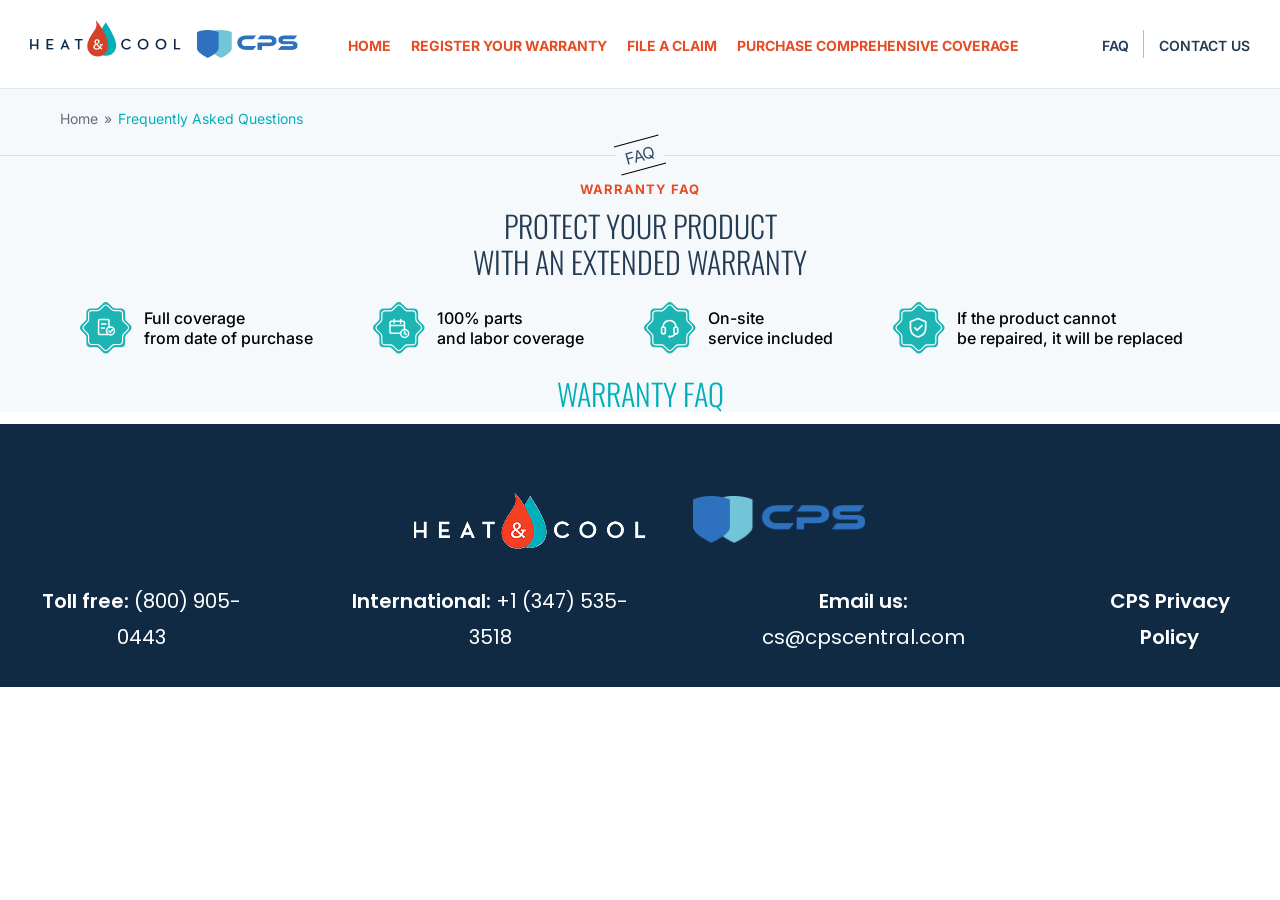
==== commit 12638df4: "FAQ Page update" ====
--- a/faq.html
+++ b/faq.html
@@ -88,8 +88,61 @@
 			</nav>
 		</header>
 
-		<main>
-			
+		<main class="page-faq bg-cloud">
+			<nav class="breadcrumbs">
+				<div class="container">
+					<ul>
+						<li>
+							<a href="/">Home</a>
+						</li>
+						<li>
+							<span aria-current="page">Frequently Asked Questions</span>
+						</li>
+					</ul>
+				</div>
+			</nav>
+			<section class="section-faq-features">
+				<div class="section-divider">
+					<span class="divider-line"></span>
+					<span class="divider-label">FAQ</span>
+					<span class="divider-line"></span>
+				</div>
+				<p class="section-kicker">
+					WARRANTY FAQ
+				</p>
+				<h2 class="section-title">
+					PROTECT YOUR PRODUCT <br> WITH AN EXTENDED WARRANTY
+				</h2>
+				<div class="container features-bar features-bar--font-secondary">
+					<div class="features-grid">
+						<div class="feature-item">
+							<img
+								src="assets/images/faq/icon-faq-feature-1.svg"
+								alt=""
+								class="feature-icon"
+							/>
+							<p>Full coverage <br> from date of purchase</p>
+						</div>
+						<div class="feature-item">
+							<img src="assets/images/faq/icon-faq-feature-2.svg" alt="" class="feature-icon" />
+							<p>100% parts <br> and labor coverage</p>
+						</div>
+						<div class="feature-item">
+							<img src="assets/images/faq/icon-faq-feature-3.svg" alt="" class="feature-icon" />
+							<p>On-site <br> service included</p>
+						</div>
+						<div class="feature-item">
+							<img src="assets/images/faq/icon-faq-feature-4.svg" alt="" class="feature-icon" />
+							<p>If the product cannot <br> be repaired, it will be replaced</p>
+						</div>
+					</div>
+				</div>
+			</section>
+			<section class="section-faq-accordions">
+				<h2 class="section-title text-cyan">
+					Warranty FAQ
+				</h2>
+			</section>
 		</main>
 
 		<footer class="site-footer">
--- a/assets/css/style.css
+++ b/assets/css/style.css
@@ -1,1272 +1,8 @@
-/* ==========================================================================
-   Reset
-   ========================================================================== */
-
-*,
-*::before,
-*::after {
-  box-sizing: border-box;
-}
-
-html,
-body,
-div,
-span,
-applet,
-object,
-iframe,
-h1,
-h2,
-h3,
-h4,
-h5,
-h6,
-p,
-blockquote,
-pre,
-a,
-abbr,
-acronym,
-address,
-big,
-cite,
-code,
-del,
-dfn,
-em,
-img,
-ins,
-kbd,
-q,
-s,
-samp,
-small,
-strike,
-strong,
-sub,
-sup,
-tt,
-var,
-b,
-u,
-i,
-center,
-dl,
-dt,
-dd,
-ol,
-ul,
-li,
-fieldset,
-form,
-label,
-legend,
-table,
-caption,
-tbody,
-tfoot,
-thead,
-tr,
-th,
-td,
-article,
-aside,
-canvas,
-details,
-embed,
-figure,
-figcaption,
-footer,
-header,
-hgroup,
-menu,
-nav,
-output,
-ruby,
-section,
-summary,
-time,
-mark,
-audio,
-video {
-  margin: 0;
-  padding: 0;
-  border: 0;
-  font-size: 100%;
-  font: inherit;
-  vertical-align: baseline;
-}
-
-article,
-aside,
-details,
-figcaption,
-figure,
-footer,
-header,
-hgroup,
-menu,
-nav,
-section {
-  display: block;
-}
-
-ol,
-ul {
-  list-style: none;
-}
-
-blockquote,
-q {
-  quotes: none;
-}
-
-blockquote::before,
-blockquote::after,
-q::before,
-q::after {
-  content: "";
-  content: none;
-}
-
-table {
-  border-collapse: collapse;
-  border-spacing: 0;
-}
-
-a {
-  color: inherit;
-  text-decoration: none;
-}
-
-img,
-picture,
-video,
-canvas,
-svg {
-  display: block;
-  max-width: 100%;
-  height: auto;
-}
-
-button,
-input,
-select,
-textarea {
-  font: inherit;
-  color: inherit;
-  margin: 0;
-}
-
-button {
-  cursor: pointer;
-  background: none;
-  border: none;
-  padding: 0;
-}
-
-button:disabled {
-  cursor: not-allowed;
-}
-
-input,
-textarea,
-select {
-  border-radius: 0;
-}
-
-strong,
-b {
-  font-weight: 700;
-}
-
-em,
-i {
-  font-style: italic;
-}
-
-/* ==========================================================================
-   Tokens
-   ========================================================================== */
-
-:root {
-  --color-orange: #e44d26;
-  --color-teal: #1cb5b3;
-  --color-teal-light: #e8f7f7;
-  --color-navy: #102a43;
-  --color-text: #334e68;
-  --color-heading: #243b53;
-  --color-white: #fff;
-  --color-black: #000;
-  --color-border: #d9e2ec;
-  --color-border-light: #f0f4f8;
-  --color-azure: #5B6577;
-  --container-max: 1200px;
-  --header-container: 1920px;
-  --action-container: 1340px;
-  --categories-container: 1200px;
-  --footer-container: 1350px;
-  --header-height: 72px;
-
-  --font-sans:
-    "Oswald", -apple-system, BlinkMacSystemFont, "Segoe UI", Roboto,
-    Helvetica, Arial, sans-serif;
-  --font-inter: "Inter", sans-serif;
-  --font-poppins: "Poppins", sans-serif;
-
-  --gutter: 20px;
-  --bp-tablet: 768px;
-  --bp-desktop: 992px;
-  --bp-header: 1200px;
-
-  --transition-fast: 0.2s ease;
-  --transition-base: 0.3s ease-in-out;
-  --transition-slow: 0.8s ease-in-out;
-}
-
-/* ==========================================================================
-   Base
-   ========================================================================== */
-
-html {
-  scroll-behavior: smooth;
-}
-
-body {
-  font-family: var(--font-sans);
-  font-size: 16px;
-  line-height: 1.5;
-  color: var(--color-text);
-  background: var(--color-white);
-}
-
-/* Shared layout shells */
-.container,
-.header-container,
-.action-container,
-.categories-container {
-  width: 100%;
-  margin-inline: auto;
-  padding-inline: var(--gutter);
-}
-
-.container {
-  max-width: var(--container-max);
-}
-
-.header-container {
-  max-width: var(--header-container);
-}
-
-.action-container {
-  max-width: var(--action-container);
-  padding: 0 30px;
-}
-
-.categories-container {
-  max-width: var(--categories-container);
-}
-
-.footer-container {
-  max-width: var(--footer-container);
-  width: 100%;
-}
-
-@media (max-width: 767px) {
-  .hidden-mobile {
-    display: none !important;
-  }
-}
-
-@media (min-width: 768px) {
-  .hidden-desktop {
-    display: none !important;
-  }
-}
-
-/* ==========================================================================
-   Buttons
-   ========================================================================== */
-
-.btn,
-.btn_2 {
-  display: inline-block;
-  padding: 12px 30px;
-  font-size: 14px;
-  font-weight: 700;
-  letter-spacing: 0.04em;
-  text-transform: uppercase;
-  border-radius: 4px;
-  border: none;
-  cursor: pointer;
-  transition: opacity var(--transition-fast);
-}
-
-.btn {
-  min-width: 270px;
-}
-
-.btn_2 {
-  padding: 6px 10px;
-  min-width: 110px;
-  text-align: center;
-}
-
-.btn:hover,
-.btn_2:hover {
-  opacity: 0.9;
-}
-
-.btn-primary {
-  background: var(--color-orange);
-  color: var(--color-white);
-}
-
-/* ==========================================================================
-   Section typography & dividers
-   ========================================================================== */
-
-.section-kicker {
-  font-family: var(--font-inter);
-  margin: 0 0 8px;
-  font-size: 13px;
-  font-weight: 700;
-  letter-spacing: 0.08em;
-  text-transform: uppercase;
-  color: var(--color-orange);
-  text-align: center;
-}
-
-.section-title {
-  margin: 0 0 17px;
-  font-size: 30px;
-  font-weight: 300;
-  text-transform: uppercase;
-  color: var(--color-heading);
-  text-align: center;
-  line-height: 1.2;
-}
-
-.section-desc {
-  font-family: var(--font-inter);
-  margin: 0 auto 29px;
-  max-width: 280px;
-  font-size: 17px;
-  text-align: center;
-  color: var(--color-azure);
-}
-
-.section-intro {
-  margin-top: 10px;
-}
-
-.section-divider {
-  display: flex;
-  align-items: center;
-  justify-content: center;
-  gap: 16px;
-  padding: 26px 0 24px;
-  position: relative;
-}
-
-.divider-line {
-  flex: 1;
-  height: 1px;
-  background: var(--color-border);
-}
-
-.divider-label {
-  border-block: 1px solid var(--color-black);
-  padding: 2px 8px;
-  text-align: center;
-  position: absolute;
-  background: var(--color-white);
-  top: 21%;
-  left: 50%;
-  font-size: 16px;
-  transform: translateX(-50%) rotate(-15deg);
-}
-
-.divider-logo {
-  width: 32px;
-  flex-shrink: 0;
-}
-
-/* ==========================================================================
-   Header
-   ========================================================================== */
-
-.site-header {
-  position: sticky;
-  top: 0;
-  z-index: 100;
-  background: var(--color-white);
-  box-shadow: 0 1px 0 rgba(0, 0, 0, 0.08);
-}
-
-.header-inner {
-  display: flex;
-  align-items: center;
-  justify-content: space-between;
-  min-height: 62px;
-  gap: 16px;
-}
-
-.header-logos {
-  display: flex;
-  align-items: center;
-  gap: 18px;
-  flex-shrink: 0;
-}
-
-.logo-heat {
-  height: 32px;
-  width: auto;
-}
-
-.logo-cps {
-  height: 22px;
-  width: auto;
-}
-
-.nav-desktop,
-.nav-desktop_2 {
-  display: none;
-  align-items: center;
-}
-
-.nav-desktop {
-  flex: 1;
-  justify-content: center;
-  min-width: 0;
-}
-
-.nav-desktop_2 {
-  flex-shrink: 0;
-  justify-content: flex-end;
-}
-
-.nav-primary,
-.nav-secondary {
-  display: flex;
-  align-items: center;
-  gap: 20px;
-}
-
-.nav-primary a,
-.nav-secondary a {
-  font-family: var(--font-inter);
-  text-transform: uppercase;
-  white-space: nowrap;
-}
-
-.nav-primary a {
-  font-size: 11px;
-  font-weight: 700;
-  letter-spacing: 0.04em;
-  color: var(--color-orange);
-}
-
-.nav-secondary a {
-  font-size: 12px;
-  font-weight: 600;
-  color: var(--color-heading);
-}
-
-.nav-primary a:hover,
-.nav-secondary a:hover {
-  text-decoration: underline;
-}
-
-.nav-toggle {
-  display: flex;
-  flex-direction: column;
-  justify-content: center;
-  gap: 5px;
-  width: 40px;
-  height: 40px;
-  padding: 8px;
-  flex-shrink: 0;
-}
-
-.nav-toggle-bar {
-  display: block;
-  width: 100%;
-  height: 2px;
-  background: var(--color-heading);
-  border-radius: 1px;
-  transition:
-    transform var(--transition-base),
-    opacity var(--transition-base);
-}
-
-.nav-toggle[aria-expanded="true"] .nav-toggle-bar:nth-child(1) {
-  transform: translateY(7px) rotate(45deg);
-}
-
-.nav-toggle[aria-expanded="true"] .nav-toggle-bar:nth-child(2) {
-  opacity: 0;
-}
-
-.nav-toggle[aria-expanded="true"] .nav-toggle-bar:nth-child(3) {
-  transform: translateY(-7px) rotate(-45deg);
-}
-
-.nav-mobile {
-  position: absolute;
-  top: 100%;
-  left: 0;
-  right: 0;
-  overflow: hidden;
-  max-height: 0;
-  opacity: 0;
-  background: var(--color-white);
-  border-top: 1px solid var(--color-border);
-  transition:
-    max-height 0.35s ease,
-    opacity var(--transition-base);
-}
-
-.nav-mobile.is-open {
-  max-height: 480px;
-  opacity: 1;
-}
-
-.nav-mobile ul {
-  padding: 12px 0 20px;
-}
-
-.nav-mobile a {
-  display: block;
-  padding: 12px 0;
-  font-size: 18px;
-  font-weight: 600;
-  text-transform: uppercase;
-  color: var(--color-orange);
-  font-family: var(--font-inter);
-}
-
-.nav-mobile li:nth-child(n + 5) a {
-  color: var(--color-heading);
-}
-
-/* ==========================================================================
-   Hero
-   ========================================================================== */
-
-.hero {
-  position: relative;
-  display: flex;
-  align-items: flex-start;
-  min-height: 757px;
-  padding: 27px 0 56px;
-  color: var(--color-white);
-  overflow: hidden;
-}
-
-.hero-bg {
-  position: absolute;
-  inset: 0;
-  background: url("../images/main_hero.jpg") center / cover no-repeat;
-  z-index: 0;
-}
-
-.hero-overlay {
-  position: absolute;
-  inset: 0;
-  z-index: 1;
-  background: radial-gradient(ellipse 80% 80% at 50% 50%,
-      rgba(0, 0, 0, 0.6) 0%,
-      rgba(0, 0, 0, 0.3) 50%,
-      rgba(0, 0, 0, 0.15) 100%);
-}
-
-.hero-content {
-  position: relative;
-  z-index: 2;
-  max-width: 720px;
-  margin-inline: auto;
-  text-align: center;
-}
-
-.hero-badge {
-  font-family: var(--font-inter);
-  display: inline-block;
-  margin: 0 0 27px;
-  padding: 8px 16px;
-  font-size: 11px;
-  font-weight: 600;
-  letter-spacing: 0.02em;
-  text-transform: uppercase;
-  color: var(--color-heading);
-  background: var(--color-white);
-  border-radius: 999px;
-}
-
-.hero-title {
-  font-family: var(--font-sans);
-  margin: 0 0 24px;
-  font-size: 28px;
-  font-weight: 400;
-  line-height: 1.3;
-  text-transform: uppercase;
-}
-
-.hero-features {
-  display: grid;
-  grid-template-columns: 1fr;
-  width: 100%;
-  max-width: max-content;
-  margin: 0 auto 44px;
-  row-gap: 14px;
-}
-
-.hero-features .icon {
-  display: flex;
-  align-items: center;
-  justify-content: center;
-  width: 22px;
-  height: 22px;
-  background-color: var(--color-teal);
-  border-radius: 8px;
-}
-
-.hero-features .icon img {
-  max-width: 12px;
-  max-height: 12px;
-}
-
-.hero-features li {
-  display: flex;
-  align-items: center;
-  gap: 12px;
-  font-size: 18px;
-  font-weight: 400;
-  letter-spacing: 0.8px;
-  line-height: 1;
-
-}
-
-.hero-icon {
-  width: 33px;
-  height: 33px;
-  flex-shrink: 0;
-}
-
-@media (max-width: 767px) {
-  .hero-features li:nth-child(even) {
-    order: 1;
-  }
-
-  .btn_2 {
-    min-width: 110px;
-    font-size: 11px;
-    min-height: 38px;
-    display: flex;
-    align-items: center;
-    justify-content: center;
-    max-width: max-content;
-  }
-}
-
-/* ==========================================================================
-   Features bar
-   ========================================================================== */
-
-.features-section {
-  padding: 10px 0 0;
-  background: var(--color-white);
-}
-
-.features-kicker {
-  padding-top: 8px;
-}
-
-.features-grid {
-  display: grid;
-  grid-template-columns: 1fr;
-  gap: 20px;
-  padding: 20px var(--gutter);
-  margin-bottom: 30px;
-}
-
-.feature-item {
-  display: flex;
-  flex-direction: row;
-  align-items: center;
-  gap: 12px;
-}
-
-.feature-icon {
-  width: 52px;
-  height: 52px;
-  flex-shrink: 0;
-}
-
-.feature-item p {
-  margin: 0;
-  font-size: 18px;
-  letter-spacing: 0.04em;
-  text-transform: uppercase;
-  color: var(--color-heading);
-  line-height: 1.35;
-}
-
-/* ==========================================================================
-   Coverage / action cards
-   ========================================================================== */
-
-.coverage-section {
-  margin-bottom: 22px;
-  padding-bottom: 44px;
-}
-
-.categories-section {
-  margin-bottom: 0;
-  padding-bottom: 44px;
-}
-
-.categories-section .section-title {
-  max-width: 270px;
-  margin: 15px auto;
-  letter-spacing: 1.5px;
-}
-
-.action-cards {
-  display: grid;
-  grid-template-columns: 1fr;
-  gap: 16px;
-  margin-top: 30px;
-}
-
-.action-card {
-  position: relative;
-  display: flex;
-  align-items: flex-end;
-  min-height: 220px;
-  border-radius: 4px;
-  overflow: hidden;
-}
-
-.action-card-bg {
-  position: absolute;
-  inset: 0;
-  background: center / cover no-repeat;
-  z-index: 0;
-  transform: scale(1);
-  transform-origin: center;
-  transition: transform var(--transition-slow);
-}
-
-.action-card--claims .action-card-bg {
-  background-image: url("../images/warranty_claims.jpg");
-}
-
-.action-card--contact .action-card-bg {
-  background-image: url("../images/contact_support.jpg");
-}
-
-.action-card--register .action-card-bg {
-  background-image: url("../images/register_your_products.jpg");
-}
-
-.action-card:hover .action-card-bg {
-  transform: scale(1.25);
-}
-
-.action-card-overlay {
-  position: absolute;
-  inset: 0;
-  z-index: 1;
-  background: linear-gradient(135deg,
-      rgba(0, 0, 0, 0.4) 0%,
-      rgba(0, 0, 0, 0.25) 35%,
-      transparent 55%);
-  pointer-events: none;
-}
-
-.action-card-content {
-  position: relative;
-  z-index: 2;
-  width: 100%;
-  padding: 15px;
-  margin-bottom: auto;
-}
-
-.action-card h3 {
-  margin: 0 0 16px;
-  font-size: 28px;
-  font-weight: 400;
-  letter-spacing: 0.02em;
-  text-transform: uppercase;
-  line-height: 1.2;
-  color: var(--color-white);
-}
-
-/* ==========================================================================
-   Categories
-   ========================================================================== */
-
-.categories-grid {
-  display: grid;
-  grid-template-columns: repeat(2, 1fr);
-  gap: 24px 0;
-  margin-top: 30px;
-  padding-bottom: 16px;
-}
-
-.category-item {
-  display: flex;
-  flex-direction: column;
-  align-items: center;
-  text-align: center;
-  gap: 10px;
-}
-
-.category-icon {
-  width: 100%;
-  max-width: 90px;
-  color: var(--color-heading);
-  transition: color var(--transition-base);
-}
-
-.category-item:hover .category-icon {
-  color: var(--color-teal);
-}
-
-.category-item p {
-  margin: 0;
-  font-size: 13px;
-  font-weight: 400;
-  letter-spacing: 0.01em;
-  text-transform: uppercase;
-  color: var(--color-heading);
-  line-height: 1.35;
-}
-
-/* ==========================================================================
-   Footer
-   ========================================================================== */
-
-.site-footer {
-  padding: 40px 0 50px;
-  background: var(--color-navy);
-  color: var(--color-white);
-}
-
-.footer-inner {
-  display: flex;
-  flex-direction: column;
-  align-items: center;
-  gap: 24px;
-  text-align: center;
-}
-
-.footer-logos {
-  display: flex;
-  flex-direction: column;
-  align-items: center;
-  gap: 24px;
-}
-
-.footer-logo,
-.footer-logo-cps {
-  width: auto;
-  max-height: 40px;
-}
-
-.footer-contact p {
-  font-family: var(--font-poppins);
-  font-weight: 600;
-  margin: 0;
-  font-size: 14px;
-  line-height: 1.8;
-}
-
-.footer-contact a {
-  color: var(--color-white);
-}
-
-.footer-contact a:not(.font-bold) {
-  font-weight: normal;
-}
-
-.footer-contact a:hover {
-  text-decoration: underline;
-}
-
-.footer-sep {
-  display: none;
-}
-
-.footer-contact-inner {
-  text-align: left;
-}
-
-.footer-contact-inner p {
-  font-size: 18px;
-}
-
-.footer-contact-inner p:not(:first-child) {
-  margin-top: 10px;
-}
-
-/* ==========================================================================
-   Tablet (768px+)
-   ========================================================================== */
-
-@media (min-width: 768px) {
-  .btn {
-    min-width: auto;
-    padding: 14px 50px;
-  }
-
-  .btn_2 {
-    padding: 14px 30px;
-    min-width: 140px;
-  }
-
-  .section-intro {
-    margin-top: 40px;
-  }
-
-  .section-title {
-    margin-bottom: 12px;
-    font-size: clamp(22px, 4vw, 30px);
-  }
-
-  .section-desc {
-    margin-bottom: 32px;
-  }
-
-  .hero {
-    align-items: center;
-    min-height: 680px;
-    padding: 64px 0 72px;
-  }
-
-  .hero-badge {
-    margin-bottom: 30px;
-    font-size: 14px;
-    letter-spacing: 0.3px;
-  }
-
-  .hero-title {
-    font-size: 60px;
-    font-weight: 500;
-    line-height: 1.15;
-    letter-spacing: -0.06px;
-  }
-
-  .hero-features {
-    grid-template-columns: repeat(2, 1fr);
-    column-gap: 44px;
-  }
-
-  .hero-icon {
-    width: 35px;
-    height: 35px;
-  }
-
-  .features-grid {
-    grid-template-columns: repeat(2, 1fr);
-    gap: 20px;
-    padding: 32px var(--gutter);
-  }
-
-  .feature-item p {
-    font-size: 12px;
-  }
-
-  .coverage-section {
-    margin-bottom: 90px;
-  }
-
-  .categories-section {
-    margin-bottom: 60px;
-  }
-
-  .categories-section .section-title {
-    max-width: none;
-    margin: 0 0 12px;
-    letter-spacing: 0;
-  }
-
-  .action-cards {
-    grid-template-columns: 1fr 1fr;
-    grid-template-rows: 1fr 1fr;
-    min-height: 480px;
-    margin-top: 60px;
-  }
-
-  .action-card-content {
-    padding: 30px;
-  }
-
-  .action-card h3 {
-    font-size: 60px;
-    letter-spacing: 0;
-  }
-
-  .action-card--register h3 {
-    padding-right: 20px;
-    margin-bottom: 25px;
-  }
-
-  .action-card--claims {
-    grid-row: 1 / 3;
-    min-height: 100%;
-  }
-
-  .action-card--claims,
-  .action-card--contact,
-  .action-card--register {
-    min-height: 0;
-  }
-
-  .action-card--contact,
-  .action-card--register {
-    min-height: 220px;
-    aspect-ratio: 16 / 12;
-  }
-
-  .categories-grid {
-    grid-template-columns: repeat(4, 1fr);
-    gap: 100px 20px;
-    margin-top: 70px;
-  }
-
-  .category-item p {
-    max-width: 360px;
-    font-size: 24px;
-  }
-
-  .category-icon {
-    max-width: 160px;
-  }
-
-  .footer-logos {
-    flex-direction: row;
-    gap: 44px;
-  }
-
-  .footer-logo {
-    max-height: 68px;
-  }
-
-  .footer-logo-cps {
-    max-height: 48px;
-  }
-
-  .site-footer {
-    padding: 65px 0 32px;
-  }
-
-  .footer-sep {
-    display: inline;
-    margin: 0 45px;
-    opacity: 0.5;
-  }
-
-  .footer-contact p {
-    font-size: 20px;
-  }
-
-  .footer-contact-inner {
-    text-align: center;
-    display: flex;
-    align-items: center;
-    justify-content: flex-start;
-    gap: 70px;
-  }
-
-  .footer-contact-inner p {
-    font-size: 20px;
-  }
-
-  .footer-contact-inner p:not(:first-child) {
-    margin-top: 0;
-  }
-
-  .footer-inner {
-    gap: 32px;
-  }
-
-  .features-bar {
-    margin-top: 16px;
-  }
-
-  .section-desc {
-    max-width: 520px;
-  }
-}
-
-/* ==========================================================================
-   Desktop (992px+)
-   ========================================================================== */
-
-@media (min-width: 992px) {
-  .hero-content {
-    max-width: 900px;
-  }
-}
-
-/* ==========================================================================
-   Header & features desktop (1200px+)
-   ========================================================================== */
-
-@media (min-width: 1200px) {
-  .header-inner {
-    position: relative;
-    min-height: var(--header-height);
-    gap: 24px;
-    padding: 30px;
-  }
-
-  .header-logos {
-    gap: 28px;
-  }
-
-  .logo-heat {
-    height: 48px;
-  }
-
-  .logo-cps {
-    height: 28px;
-  }
-
-  .nav-toggle {
-    display: none;
-  }
-
-  .nav-mobile {
-    display: none !important;
-  }
-
-  .nav-desktop,
-  .nav-desktop_2 {
-    display: flex;
-  }
-
-  .nav-primary,
-  .nav-secondary {
-    gap: 45px;
-  }
-
-  .nav-secondary {
-    gap: 0;
-  }
-
-  .nav-secondary li {
-    padding: 0 15px;
-    position: relative;
-  }
-
-  .nav-secondary li:first-child {
-    padding-left: 0;
-  }
-
-  .nav-secondary li:last-child {
-    padding-right: 0;
-  }
-
-  .nav-secondary li:after {
-    position: absolute;
-    display: block;
-    content: '';
-    right: 0;
-    top: 50%;
-    transform: translateY(-50%);
-    width: 1px;
-    height: 28px;
-    background-color: #BABABA;
-  }
-
-  .nav-secondary li:last-child:after {
-    display: none;
-  }
-
-  .nav-primary a,
-  .nav-secondary a {
-    font-size: 16px;
-    line-height: 1.5;
-    letter-spacing: 0;
-  }
-
-  .features-grid {
-    grid-template-columns: repeat(4, 1fr);
-    gap: 18px;
-    padding: 0 var(--gutter);
-  }
-
-  .feature-item p {
-    font-size: 18px;
-    line-height: 1.5;
-    letter-spacing: 0;
-  }
-
-  .features-grid {
-    display: flex;
-    gap: 60px;
-    max-width: max-content;
-    padding-top: 6px;
-    margin-bottom: 22px;
-  }
-}
-
-/* Tablet */
-@media (min-width: 768px) and (max-width: 1199px) {
-  .action-card h3 {
-    font-size: 44px;
-  }
-
-  .categories-grid {
-    row-gap: 40px;
-  }
-
-  .category-item p {
-    font-size: 20px;
-  }
-
-  .footer-contact-inner {
-    flex-direction: column;
-    gap: 12px;
-  }
-
-  .features-grid {
-    max-width: max-content;
-    margin: 0 auto;
-    padding-top: 20px;
-  }
-
-  .hero-title {
-    font-size: 50px;
-  }
-
-  .features-grid {
-    padding-top: 0;
-    padding-bottom: 20px;
-  }
-}
-
-/* Small desktops */
-@media (min-width: 1200px) and (max-width: 1439px) {
-  .header-inner {
-    display: grid;
-    grid-template-columns: auto 4fr 1fr;
-    padding: 20px 30px;
-  }
-
-  .header-logos {
-    gap: 16px;
-  }
-
-  .nav-primary {
-    gap: 20px;
-  }
-
-  .nav-primary a,
-  .nav-secondary a {
-    font-size: 14px;
-  }
-}+@import 'reset.css';
+@import 'variables.css';
+@import 'common.css';
+@import 'components/header.css';
+@import 'components/footer.css';
+@import 'sections/features-bar.css';
+@import 'pages/home.css';
+@import 'pages/faq.css';
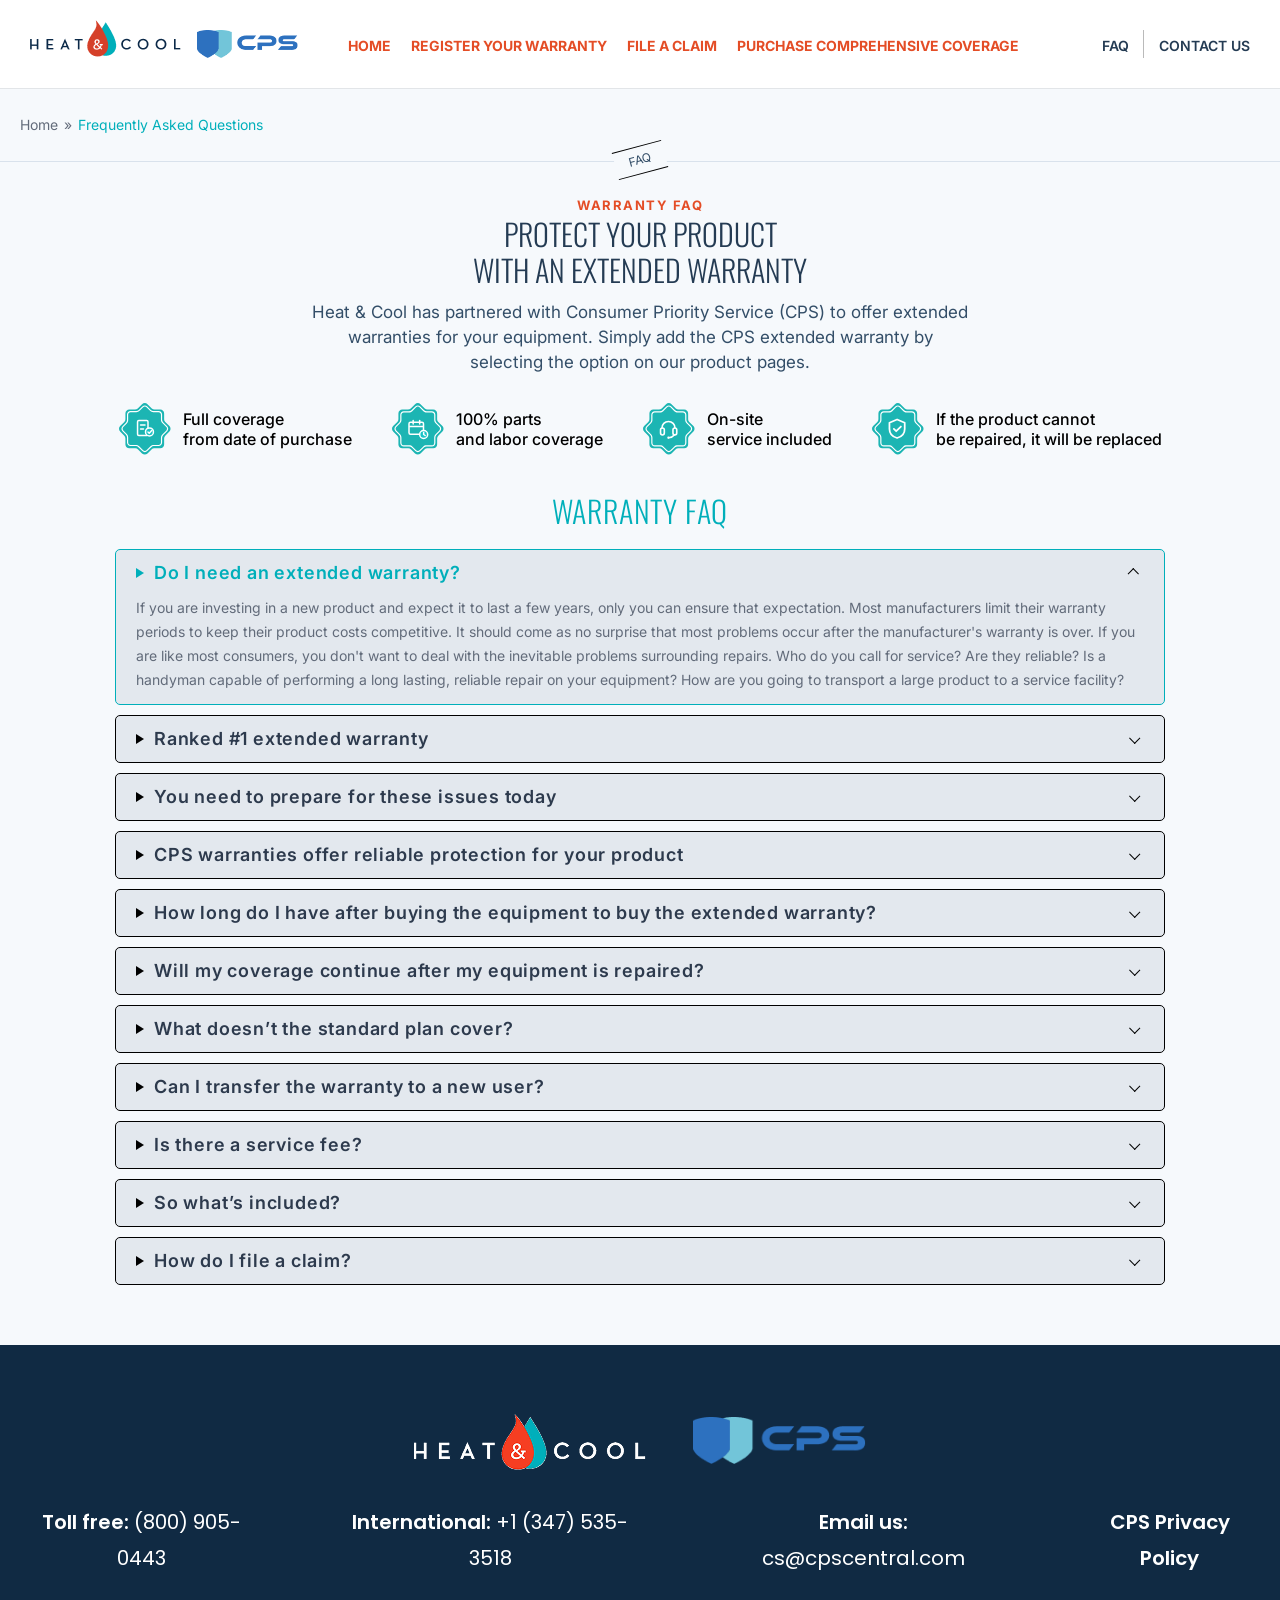
==== commit 713168bf: "FAQ Page update" ====
--- a/faq.html
+++ b/faq.html
@@ -1,244 +1,343 @@
 <!doctype html>
 <html lang="en">
-	<head>
-		<meta charset="UTF-8" />
-		<meta name="viewport" content="width=device-width, initial-scale=1.0" />
-		<meta
-			name="description"
-			content="CPS extended warranty coverage for Heat &amp; Cool products, including claims, registration, and support."
-		/>
-		<title>Heat &amp; Cool | CPS Extended Warranty</title>
-		<link rel="preconnect" href="https://fonts.googleapis.com" />
-		<link rel="preconnect" href="https://fonts.gstatic.com" crossorigin />
-		<link
-			href="https://fonts.googleapis.com/css2?family=Oswald:wght@400;500;600;700&display=swap"
-			rel="stylesheet"
-		/>
-		<link
-			href="https://fonts.googleapis.com/css2?family=Inter:wght@400;500;600;700&display=swap"
-			rel="stylesheet"
-		/>
-		<link
-			href="https://fonts.googleapis.com/css2?family=Poppins:wght@400;500;600;700&display=swap"
-			rel="stylesheet"
-		/>
-		<link
-			href="assets/css/style.css"
-			rel="stylesheet"
-		/>
-
-	</head>
-	<body>
-		<header class="site-header">
-			<div class="header-container header-inner">
-				<div class="header-logos">
-					<a href="index.html"><img
-						src="assets/images/header_logo.png"
-						alt="Heat &amp; Cool"
-						class="logo-heat"
-					/></a>
-					<a href="index.html"><img src="assets/images/cps_logo.png" alt="CPS" class="logo-cps" /></a>
-				</div>
-
-				<nav class="nav-desktop" aria-label="Main navigation">
-					<ul class="nav-primary">
-						<li><a href="index.html" aria-current="page">Home</a></li>
-						<li><a href="#">Register Your Warranty</a></li>
-						<li><a href="#">File a Claim</a></li>
-						<li><a href="#">Purchase Comprehensive Coverage</a></li>
-					</ul>
-				</nav>
-
-				<nav class="nav-desktop_2">
-					<ul class="nav-secondary">
-						<li><a href="faq.html">FAQ</a></li>
-						<li><a href="#">Contact Us</a></li>
-					</ul>
-				</nav>
-
-				<button
-					type="button"
-					class="nav-toggle"
-					aria-expanded="false"
-					aria-controls="mobile-nav"
-					aria-label="Open menu"
-				>
-					<span class="nav-toggle-bar"></span>
-					<span class="nav-toggle-bar"></span>
-					<span class="nav-toggle-bar"></span>
-				</button>
-			</div>
-
-			<nav
-				id="mobile-nav"
-				class="nav-mobile"
-				aria-label="Mobile navigation"
-				hidden
-			>
-				<div class="header-container">
-					<ul>
-						<li><a href="index.html" aria-current="page">Home</a></li>
-						<li><a href="#">Register Your Warranty</a></li>
-						<li><a href="#">File a Claim</a></li>
-						<li><a href="#">Purchase Comprehensive Coverage</a></li>
-						<li><a href="faq.html">FAQ</a></li>
-						<li><a href="#">Contact Us</a></li>
-					</ul>
-				</div>
+
+<head>
+	<meta charset="UTF-8" />
+	<meta name="viewport" content="width=device-width, initial-scale=1.0" />
+	<meta name="description"
+		content="CPS extended warranty coverage for Heat &amp; Cool products, including claims, registration, and support." />
+	<title>Heat &amp; Cool | CPS Extended Warranty</title>
+	<link rel="preconnect" href="https://fonts.googleapis.com" />
+	<link rel="preconnect" href="https://fonts.gstatic.com" crossorigin />
+	<link href="https://fonts.googleapis.com/css2?family=Oswald:wght@400;500;600;700&display=swap" rel="stylesheet" />
+	<link href="https://fonts.googleapis.com/css2?family=Inter:wght@400;500;600;700&display=swap" rel="stylesheet" />
+	<link href="https://fonts.googleapis.com/css2?family=Poppins:wght@400;500;600;700&display=swap" rel="stylesheet" />
+	<link href="assets/css/style.css" rel="stylesheet" />
+
+</head>
+
+<body>
+	<header class="site-header">
+		<div class="header-container header-inner">
+			<div class="header-logos">
+				<a href="index.html"><img src="assets/images/header_logo.png" alt="Heat &amp; Cool" class="logo-heat" /></a>
+				<a href="index.html"><img src="assets/images/cps_logo.png" alt="CPS" class="logo-cps" /></a>
+			</div>
+
+			<nav class="nav-desktop" aria-label="Main navigation">
+				<ul class="nav-primary">
+					<li><a href="index.html" aria-current="page">Home</a></li>
+					<li><a href="#">Register Your Warranty</a></li>
+					<li><a href="#">File a Claim</a></li>
+					<li><a href="#">Purchase Comprehensive Coverage</a></li>
+				</ul>
 			</nav>
-		</header>
-
-		<main class="page-faq bg-cloud">
-			<nav class="breadcrumbs">
-				<div class="container">
-					<ul>
-						<li>
-							<a href="/">Home</a>
-						</li>
-						<li>
-							<span aria-current="page">Frequently Asked Questions</span>
-						</li>
-					</ul>
-				</div>
+
+			<nav class="nav-desktop_2">
+				<ul class="nav-secondary">
+					<li><a href="faq.html">FAQ</a></li>
+					<li><a href="#">Contact Us</a></li>
+				</ul>
 			</nav>
-			<section class="section-faq-features">
-				<div class="section-divider">
-					<span class="divider-line"></span>
-					<span class="divider-label">FAQ</span>
-					<span class="divider-line"></span>
-				</div>
-				<p class="section-kicker">
-					WARRANTY FAQ
-				</p>
+
+			<button type="button" class="nav-toggle" aria-expanded="false" aria-controls="mobile-nav" aria-label="Open menu">
+				<span class="nav-toggle-bar"></span>
+				<span class="nav-toggle-bar"></span>
+				<span class="nav-toggle-bar"></span>
+			</button>
+		</div>
+
+		<nav id="mobile-nav" class="nav-mobile" aria-label="Mobile navigation" hidden>
+			<div class="header-container">
+				<ul>
+					<li><a href="index.html" aria-current="page">Home</a></li>
+					<li><a href="#">Register Your Warranty</a></li>
+					<li><a href="#">File a Claim</a></li>
+					<li><a href="#">Purchase Comprehensive Coverage</a></li>
+					<li><a href="faq.html">FAQ</a></li>
+					<li><a href="#">Contact Us</a></li>
+				</ul>
+			</div>
+		</nav>
+	</header>
+
+	<main class="page-faq bg-cloud">
+		<nav class="breadcrumbs">
+			<div class="container">
+				<ul>
+					<li>
+						<a href="/">Home</a>
+					</li>
+					<li>
+						<span aria-current="page">Frequently Asked Questions</span>
+					</li>
+				</ul>
+			</div>
+		</nav>
+		<section class="section-faq-features">
+			<div class="section-divider">
+				<span class="divider-line"></span>
+				<span class="divider-label">FAQ</span>
+				<span class="divider-line"></span>
+			</div>
+			<p class="section-kicker">
+				WARRANTY FAQ
+			</p>
+			<div class="container">
 				<h2 class="section-title">
 					PROTECT YOUR PRODUCT <br> WITH AN EXTENDED WARRANTY
 				</h2>
-				<div class="container features-bar features-bar--font-secondary">
-					<div class="features-grid">
-						<div class="feature-item">
-							<img
-								src="assets/images/faq/icon-faq-feature-1.svg"
-								alt=""
-								class="feature-icon"
-							/>
-							<p>Full coverage <br> from date of purchase</p>
-						</div>
-						<div class="feature-item">
-							<img src="assets/images/faq/icon-faq-feature-2.svg" alt="" class="feature-icon" />
-							<p>100% parts <br> and labor coverage</p>
-						</div>
-						<div class="feature-item">
-							<img src="assets/images/faq/icon-faq-feature-3.svg" alt="" class="feature-icon" />
-							<p>On-site <br> service included</p>
-						</div>
-						<div class="feature-item">
-							<img src="assets/images/faq/icon-faq-feature-4.svg" alt="" class="feature-icon" />
-							<p>If the product cannot <br> be repaired, it will be replaced</p>
-						</div>
-					</div>
+				<div class="section-text font-secondary text-center">
+					<p>Heat & Cool has partnered with Consumer Priority Service (CPS) to offer extended warranties for your
+						equipment. Simply add the CPS extended warranty by selecting the option on our product pages.</p>
 				</div>
-			</section>
-			<section class="section-faq-accordions">
-				<h2 class="section-title text-cyan">
-					Warranty FAQ
-				</h2>
-			</section>
-		</main>
-
-		<footer class="site-footer">
-			<div class="header-container footer-inner">
-				<div class="footer-logos">
-					<img
-						src="assets/images/footer_logo.png"
-						alt="Heat &amp; Cool and CPS"
-						class="footer-logo"
-					/>
-					<img
-						src="assets/images/cps_logo.png"
-						alt="CPS"
-						class="footer-logo-cps"
-					/>
+			</div>
+			<div class="container features-bar features-bar--font-secondary">
+				<div class="features-grid">
+					<div class="feature-item">
+						<img src="assets/images/faq/icon-faq-feature-1.svg" alt="" class="feature-icon" />
+						<p>Full coverage <br> from date of purchase</p>
+					</div>
+					<div class="feature-item">
+						<img src="assets/images/faq/icon-faq-feature-2.svg" alt="" class="feature-icon" />
+						<p>100% parts <br> and labor coverage</p>
+					</div>
+					<div class="feature-item">
+						<img src="assets/images/faq/icon-faq-feature-3.svg" alt="" class="feature-icon" />
+						<p>On-site <br> service included</p>
+					</div>
+					<div class="feature-item">
+						<img src="assets/images/faq/icon-faq-feature-4.svg" alt="" class="feature-icon" />
+						<p>If the product cannot <br> be repaired, it will be replaced</p>
+					</div>
 				</div>
-				<div class="footer-container footer-contact">
-					<div class="footer-contact-inner">
-						<p>
-							Toll free:
-							<a href="tel:8009050443">(800) 905-0443</a>
-						</p>
-
-						<p>
-							International:
-							<a href="tel:+13475353518">+1 (347) 535-3518</a>
-						</p>
-
-						<p>
-							Email us:
-							<a href="mailto:cs@cpscentral.com">cs@cpscentral.com</a>
-						</p>
-
-						<p><a class="font-bold" href="#">CPS Privacy Policy</a></p>
-					</div>
+			</div>
+		</section>
+		<section class="section-faq-accordions">
+			<h2 class="section-title text-cyan">
+				Warranty FAQ
+			</h2>
+			<div class="container faq-list">
+				<article class="faq-item is-open">
+					<button type="button" class="faq-item__trigger" aria-expanded="true" aria-controls="faq-answer-1"
+						id="faq-question-1">
+						<span class="faq-item__lead" aria-hidden="true"></span>
+						<span class="faq-item__text">Do I need an extended warranty?</span>
+						<span class="faq-item__chevron" aria-hidden="true"></span>
+					</button>
+					<div class="faq-item__panel" id="faq-answer-1" role="region" aria-labelledby="faq-question-1">
+						<div class="faq-item__panel--inner">
+							<p>
+								If you are investing in a new product and expect it to last a few years, only you can
+								ensure that expectation. Most manufacturers limit their warranty periods to keep their
+								product costs competitive. It should come as no surprise that most problems occur after
+								the manufacturer&apos;s warranty is over. If you are like most consumers, you don&apos;t
+								want to deal with the inevitable problems surrounding repairs. Who do you call for
+								service? Are they reliable? Is a handyman capable of performing a long lasting,
+								reliable repair on your equipment? How are you going to transport a large product to a
+								service facility?
+							</p>
+						</div>
+						
+					</div>
+				</article>
+				<article class="faq-item">
+					<button type="button" class="faq-item__trigger" aria-expanded="true" aria-controls="faq-answer-2"
+						id="faq-question-2">
+						<span class="faq-item__lead" aria-hidden="true"></span>
+						<span class="faq-item__text">Ranked #1 extended warranty</span>
+						<span class="faq-item__chevron" aria-hidden="true"></span>
+					</button>
+					<div class="faq-item__panel" id="faq-answer-2" role="region" aria-labelledby="faq-question-2">
+						<div class="faq-item__panel--inner">
+							<p>
+								CPS provides top notch warranty protection for your purchases to ensure life and longevity. This means that they care about you and your product long after your purchase has been made. This warranty offers reliable, hassle-free, comprehensive parts and labor protection for your product.
+							</p>
+						</div>
+					</div>
+				</article>
+				<article class="faq-item">
+					<button type="button" class="faq-item__trigger" aria-expanded="true" aria-controls="faq-answer-3"
+						id="faq-question-3">
+						<span class="faq-item__lead" aria-hidden="true"></span>
+						<span class="faq-item__text">You need to prepare for these issues today</span>
+						<span class="faq-item__chevron" aria-hidden="true"></span>
+					</button>
+					<div class="faq-item__panel" id="faq-answer-3" role="region" aria-labelledby="faq-question-3">
+						<div class="faq-item__panel--inner">
+							<p>
+								This retailer is an Authorized Consumer Priority Service Dealer. This means that they care about you and your products long after the purchase date. You can easily extend your manufacturer's warranty for a possible total of 15 years from the date of purchase.
+							</p>
+						</div>
+					</div>
+				</article>
+				<article class="faq-item">
+					<button type="button" class="faq-item__trigger" aria-expanded="true" aria-controls="faq-answer-4"
+						id="faq-question-4">
+						<span class="faq-item__lead" aria-hidden="true"></span>
+						<span class="faq-item__text">CPS warranties offer reliable protection for your product</span>
+						<span class="faq-item__chevron" aria-hidden="true"></span>
+					</button>
+					<div class="faq-item__panel" id="faq-answer-4" role="region" aria-labelledby="faq-question-4">
+						<div class="faq-item__panel--inner">
+							<p>
+								By purchasing a CPS extended plan, you’re guaranteed years of worry-free operation from your new product.
+							</p>
+						</div>
+					</div>
+				</article>
+				<article class="faq-item">
+					<button type="button" class="faq-item__trigger" aria-expanded="true" aria-controls="faq-answer-5"
+						id="faq-question-5">
+						<span class="faq-item__lead" aria-hidden="true"></span>
+						<span class="faq-item__text">How long do I have after buying the equipment to buy the extended warranty?</span>
+						<span class="faq-item__chevron" aria-hidden="true"></span>
+					</button>
+					<div class="faq-item__panel" id="faq-answer-5" role="region" aria-labelledby="faq-question-5">
+						<div class="faq-item__panel--inner">
+							<p>
+								Products that come with a full parts and labor warranty: You have up to 90 days before your manufacturer’s warranty expires.
+Products that do not come with a full parts and labor warranty: Must be purchased at the time of sale.
+							</p>
+						</div>
+					</div>
+				</article>
+				<article class="faq-item">
+					<button type="button" class="faq-item__trigger" aria-expanded="true" aria-controls="faq-answer-6"
+						id="faq-question-6">
+						<span class="faq-item__lead" aria-hidden="true"></span>
+						<span class="faq-item__text">Will my coverage continue after my equipment is repaired?</span>
+						<span class="faq-item__chevron" aria-hidden="true"></span>
+					</button>
+					<div class="faq-item__panel" id="faq-answer-6" role="region" aria-labelledby="faq-question-6">
+						<div class="faq-item__panel--inner">
+							<p>
+								Yes. Your coverage will typically continue until your contract expires. Your coverage will end, however, if the equipment is replaced.
+							</p>
+						</div>
+					</div>
+				</article>
+				<article class="faq-item">
+					<button type="button" class="faq-item__trigger" aria-expanded="true" aria-controls="faq-answer-7"
+						id="faq-question-7">
+						<span class="faq-item__lead" aria-hidden="true"></span>
+						<span class="faq-item__text">What doesn’t the standard plan cover?</span>
+						<span class="faq-item__chevron" aria-hidden="true"></span>
+					</button>
+					<div class="faq-item__panel" id="faq-answer-7" role="region" aria-labelledby="faq-question-7">
+						<div class="faq-item__panel--inner">
+							<p>
+								This warranty does not cover any kind of damage, the cost of labor for removal or reinstallation, the cost of labor for unstacking units, and regular maintenance issues
+							</p>
+						</div>
+					</div>
+				</article>
+				<article class="faq-item">
+					<button type="button" class="faq-item__trigger" aria-expanded="true" aria-controls="faq-answer-8"
+						id="faq-question-8">
+						<span class="faq-item__lead" aria-hidden="true"></span>
+						<span class="faq-item__text">Can I transfer the warranty to a new user?</span>
+						<span class="faq-item__chevron" aria-hidden="true"></span>
+					</button>
+					<div class="faq-item__panel" id="faq-answer-8" role="region" aria-labelledby="faq-question-8">
+						<div class="faq-item__panel--inner">
+							<p>
+								Yes, you can. Contact CPS by calling (800) 905-0443, and a customer service representative will be able to help you transfer the warranty to a new owner. A $25 USD transfer fee applies.
+							</p>
+						</div>
+					</div>
+				</article>
+				<article class="faq-item">
+					<button type="button" class="faq-item__trigger" aria-expanded="true" aria-controls="faq-answer-9"
+						id="faq-question-9">
+						<span class="faq-item__lead" aria-hidden="true"></span>
+						<span class="faq-item__text">Is there a service fee?</span>
+						<span class="faq-item__chevron" aria-hidden="true"></span>
+					</button>
+					<div class="faq-item__panel" id="faq-answer-9" role="region" aria-labelledby="faq-question-9">
+						<div class="faq-item__panel--inner">
+							<p>
+								There is a low service fee at the time of claim for 10 & 15 year plans only. Please see below:
+							</p>
+						</div>
+					</div>
+				</article>
+				<article class="faq-item">
+					<button type="button" class="faq-item__trigger" aria-expanded="true" aria-controls="faq-answer-10"
+						id="faq-question-10">
+						<span class="faq-item__lead" aria-hidden="true"></span>
+						<span class="faq-item__text">So what’s included?</span>
+						<span class="faq-item__chevron" aria-hidden="true"></span>
+					</button>
+					<div class="faq-item__panel" id="faq-answer-10" role="region" aria-labelledby="faq-question-10">
+						<div class="faq-item__panel--inner">
+							<p>
+								CPS covers the same malfunctions as your original manufacturer's warranty with value added features. 
+							</p>
+							<p>
+								Coverage includes but is not limited to:
+							</p>
+							<ul>
+								<li>Defects in materials and workmanship</li>
+								<li>Protection from dust, heat and internal humidity damage</li>
+								<li>Damage caused by power surges</li>
+								<li>On-site service</li>
+							</ul>
+						</div>
+					</div>
+				</article>
+				<article class="faq-item">
+					<button type="button" class="faq-item__trigger" aria-expanded="true" aria-controls="faq-answer-11"
+						id="faq-question-11">
+						<span class="faq-item__lead" aria-hidden="true"></span>
+						<span class="faq-item__text">How do I file a claim?</span>
+						<span class="faq-item__chevron" aria-hidden="true"></span>
+					</button>
+					<div class="faq-item__panel" id="faq-answer-11" role="region" aria-labelledby="faq-question-11">
+						<div class="faq-item__panel--inner">
+							<p>
+								CPS warranty holders can file claims in a few ways: 
+							</p>
+							<p>
+								<a href="https://www.cpscentral.com/how-to-file-a-claim/" target="_blank">https://www.cpscentral.com/how-to-file-a-claim/</a>
+							</p>
+						</div>
+					</div>
+				</article>
+			</div>
+		</section>
+	</main>
+
+	<footer class="site-footer">
+		<div class="header-container footer-inner">
+			<div class="footer-logos">
+				<img src="assets/images/footer_logo.png" alt="Heat &amp; Cool and CPS" class="footer-logo" />
+				<img src="assets/images/cps_logo.png" alt="CPS" class="footer-logo-cps" />
+			</div>
+			<div class="footer-container footer-contact">
+				<div class="footer-contact-inner">
+					<p>
+						Toll free:
+						<a href="tel:8009050443">(800) 905-0443</a>
+					</p>
+
+					<p>
+						International:
+						<a href="tel:+13475353518">+1 (347) 535-3518</a>
+					</p>
+
+					<p>
+						Email us:
+						<a href="mailto:cs@cpscentral.com">cs@cpscentral.com</a>
+					</p>
+
+					<p><a class="font-bold" href="#">CPS Privacy Policy</a></p>
 				</div>
 			</div>
-		</footer>
-
-		<script>
-			(function () {
-				const toggle = document.querySelector(".nav-toggle");
-				const mobileNav = document.getElementById("mobile-nav");
-
-				if (!toggle || !mobileNav) return;
-				const MENU_CLOSE_DURATION_MS = 350;
-				let closeMenuTimer = null;
-
-				function clearCloseTimer() {
-					if (closeMenuTimer !== null) {
-						window.clearTimeout(closeMenuTimer);
-						closeMenuTimer = null;
-					}
-				}
-
-				function setMenuOpen(isOpen) {
-					toggle.setAttribute("aria-expanded", String(isOpen));
-					toggle.setAttribute(
-						"aria-label",
-						isOpen ? "Close menu" : "Open menu",
-					);
-					if (isOpen) {
-						clearCloseTimer();
-						mobileNav.hidden = false;
-						requestAnimationFrame(function () {
-							mobileNav.classList.add("is-open");
-						});
-						return;
-					}
-
-					mobileNav.classList.remove("is-open");
-					clearCloseTimer();
-					closeMenuTimer = window.setTimeout(function () {
-						mobileNav.hidden = true;
-					}, MENU_CLOSE_DURATION_MS);
-				}
-
-				toggle.addEventListener("click", function () {
-					const isOpen = toggle.getAttribute("aria-expanded") === "true";
-					setMenuOpen(!isOpen);
-				});
-
-				const HEADER_BREAKPOINT = 1200;
-
-				window.addEventListener("resize", function () {
-					if (window.innerWidth >= HEADER_BREAKPOINT) {
-						setMenuOpen(false);
-					}
-				});
-
-				document.addEventListener("keydown", function (event) {
-					if (event.key === "Escape") {
-						setMenuOpen(false);
-					}
-				});
-			})();
-		</script>
-	</body>
+		</div>
+	</footer>
+
+	<script src="assets/js/script.js"></script>
+</body>
+
 </html>
--- a/assets/css/style.css
+++ b/assets/css/style.css
@@ -4,5 +4,6 @@
 @import 'components/header.css';
 @import 'components/footer.css';
 @import 'sections/features-bar.css';
+@import 'sections/faq.css';
 @import 'pages/home.css';
 @import 'pages/faq.css';
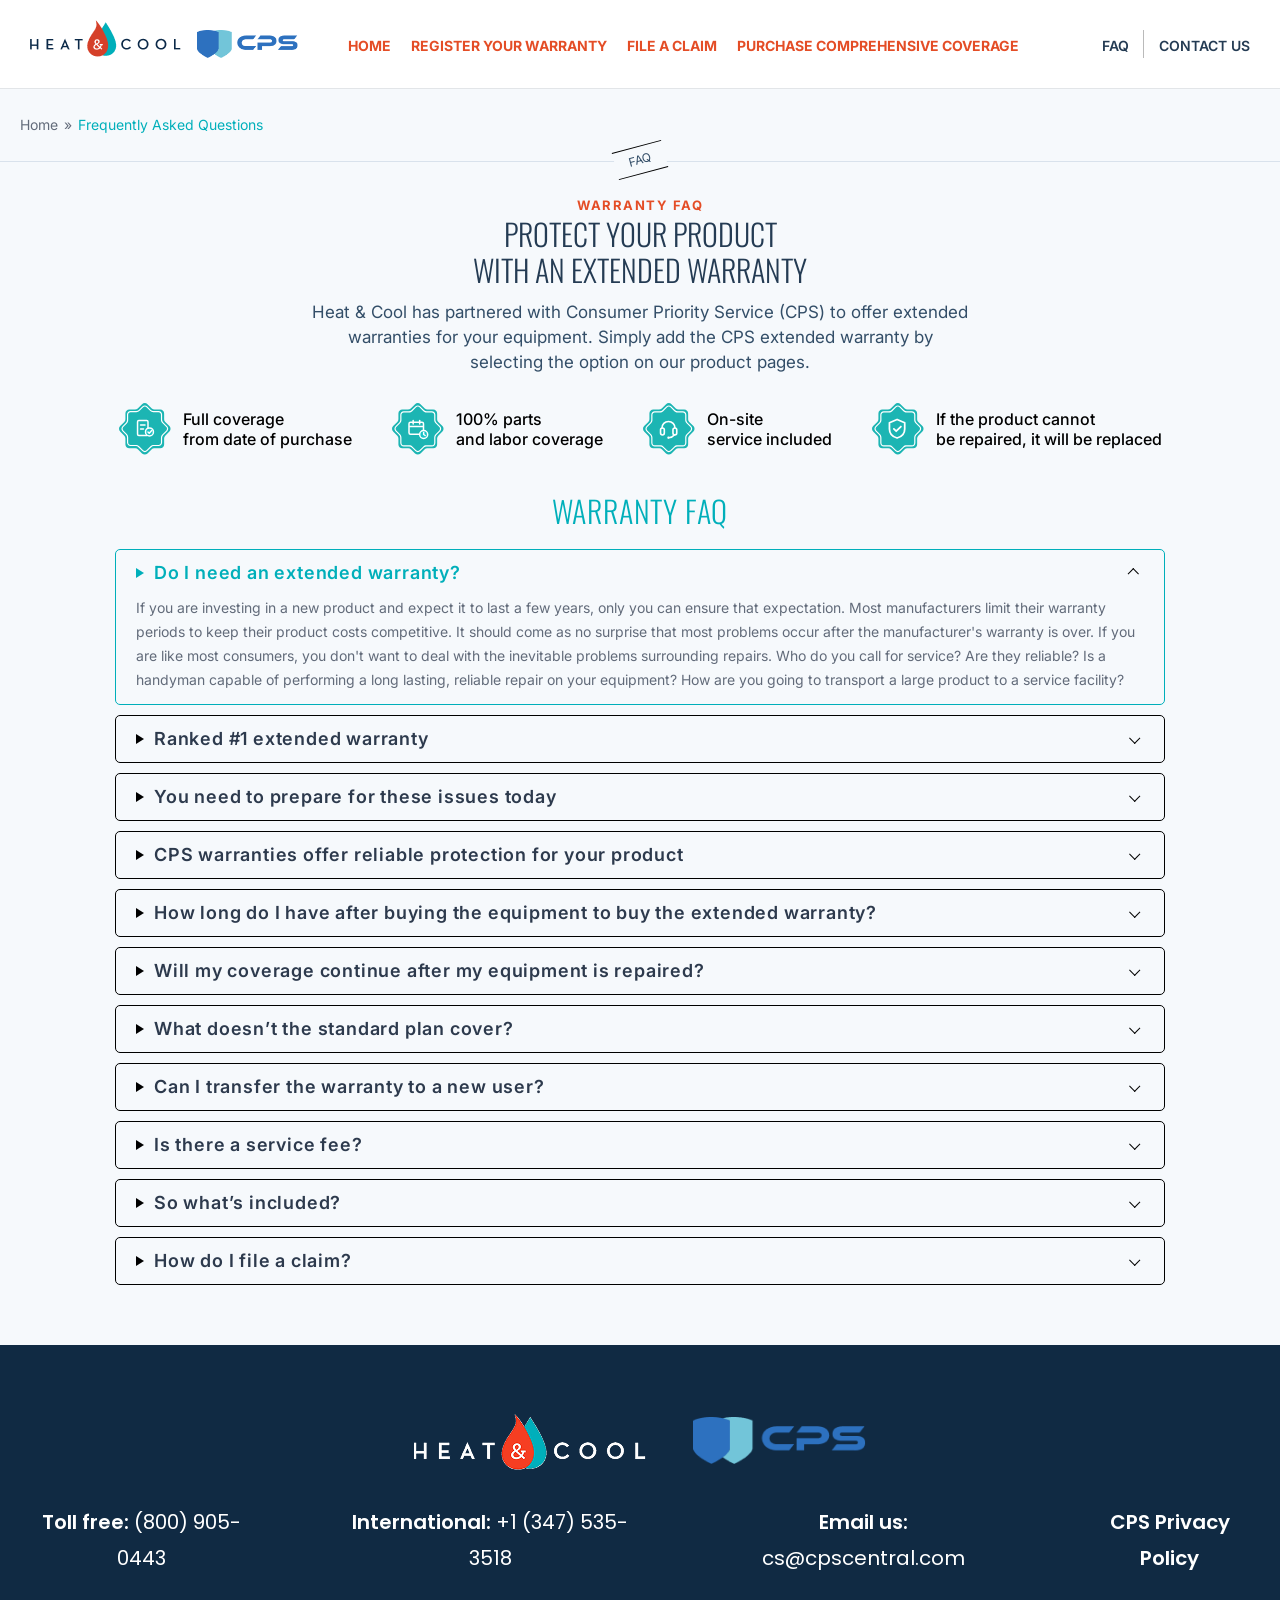
==== commit c26507bc: "Add FAQ table" ====
--- a/faq.html
+++ b/faq.html
@@ -259,6 +259,24 @@
 							<p>
 								There is a low service fee at the time of claim for 10 & 15 year plans only. Please see below:
 							</p>
+								<table>
+									<thead>
+										<tr>
+											<th scope="col">Product Price</th>
+											<th scope="col">Service Fee</th>
+										</tr>
+									</thead>
+									<tbody>
+										<tr>
+											<td>$0.00 - $500.00</td>
+											<td>$50.00</td>
+										</tr>
+										<tr>
+											<td>$500.01 +</td>
+											<td>$150.00</td>
+										</tr>
+									</tbody>
+								</table>
 						</div>
 					</div>
 				</article>
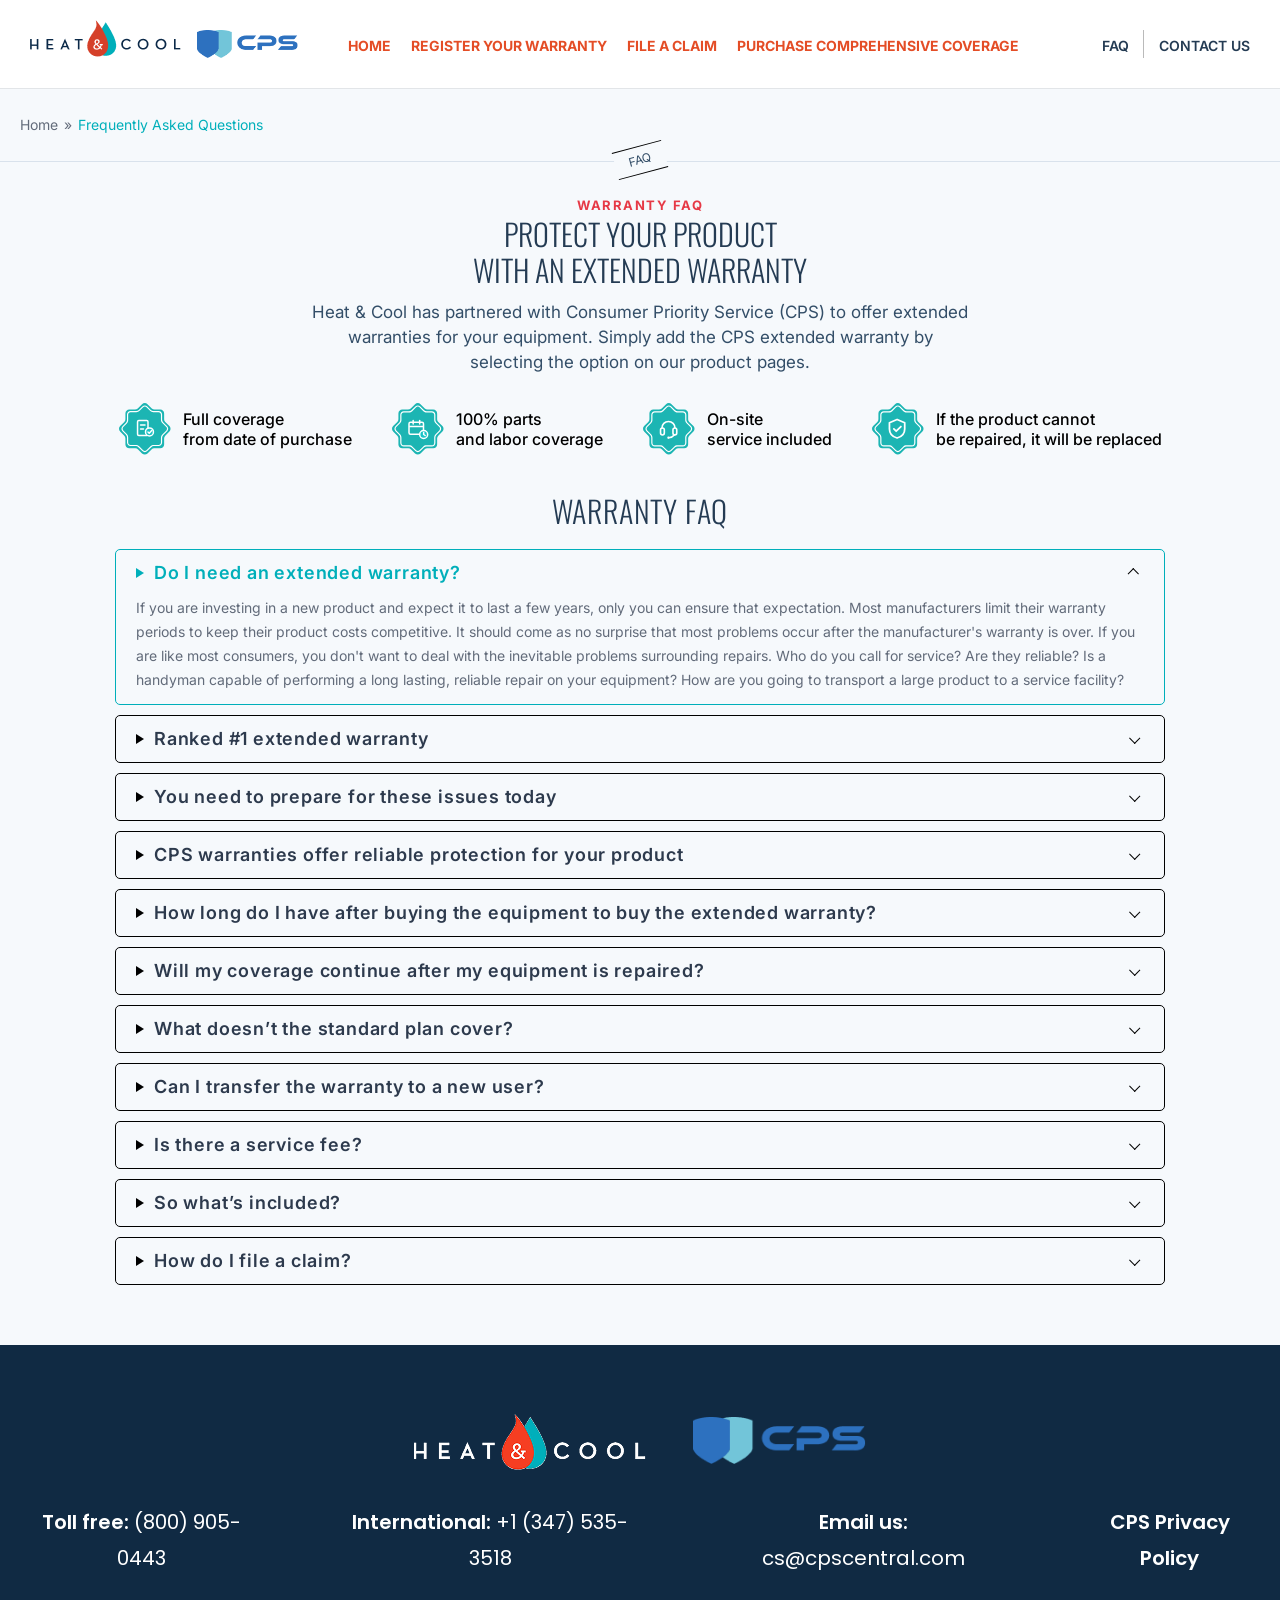
==== commit 5512cdc2: "Add dropzone" ====
--- a/faq.html
+++ b/faq.html
@@ -27,7 +27,7 @@
 			<nav class="nav-desktop" aria-label="Main navigation">
 				<ul class="nav-primary">
 					<li><a href="index.html" aria-current="page">Home</a></li>
-					<li><a href="#">Register Your Warranty</a></li>
+					<li><a href="/register-your-warranty.html">Register Your Warranty</a></li>
 					<li><a href="#">File a Claim</a></li>
 					<li><a href="#">Purchase Comprehensive Coverage</a></li>
 				</ul>
@@ -51,7 +51,7 @@
 			<div class="header-container">
 				<ul>
 					<li><a href="index.html" aria-current="page">Home</a></li>
-					<li><a href="#">Register Your Warranty</a></li>
+					<li><a href="/register-your-warranty.html">Register Your Warranty</a></li>
 					<li><a href="#">File a Claim</a></li>
 					<li><a href="#">Purchase Comprehensive Coverage</a></li>
 					<li><a href="faq.html">FAQ</a></li>
--- a/assets/css/style.css
+++ b/assets/css/style.css
@@ -1,9 +1,15 @@
-@import 'reset.css';
-@import 'variables.css';
-@import 'common.css';
+@import 'foundation/reset.css';
+@import 'foundation/tokens.css';
+@import 'foundation/base.css';
+@import 'foundation/layout.css';
+@import 'foundation/utilities.css';
+@import 'ui/typography.css';
+@import 'ui/buttons.css';
+@import 'ui/forms.css';
 @import 'components/header.css';
 @import 'components/footer.css';
 @import 'sections/features-bar.css';
 @import 'sections/faq.css';
 @import 'pages/home.css';
 @import 'pages/faq.css';
+@import 'pages/register.css';
